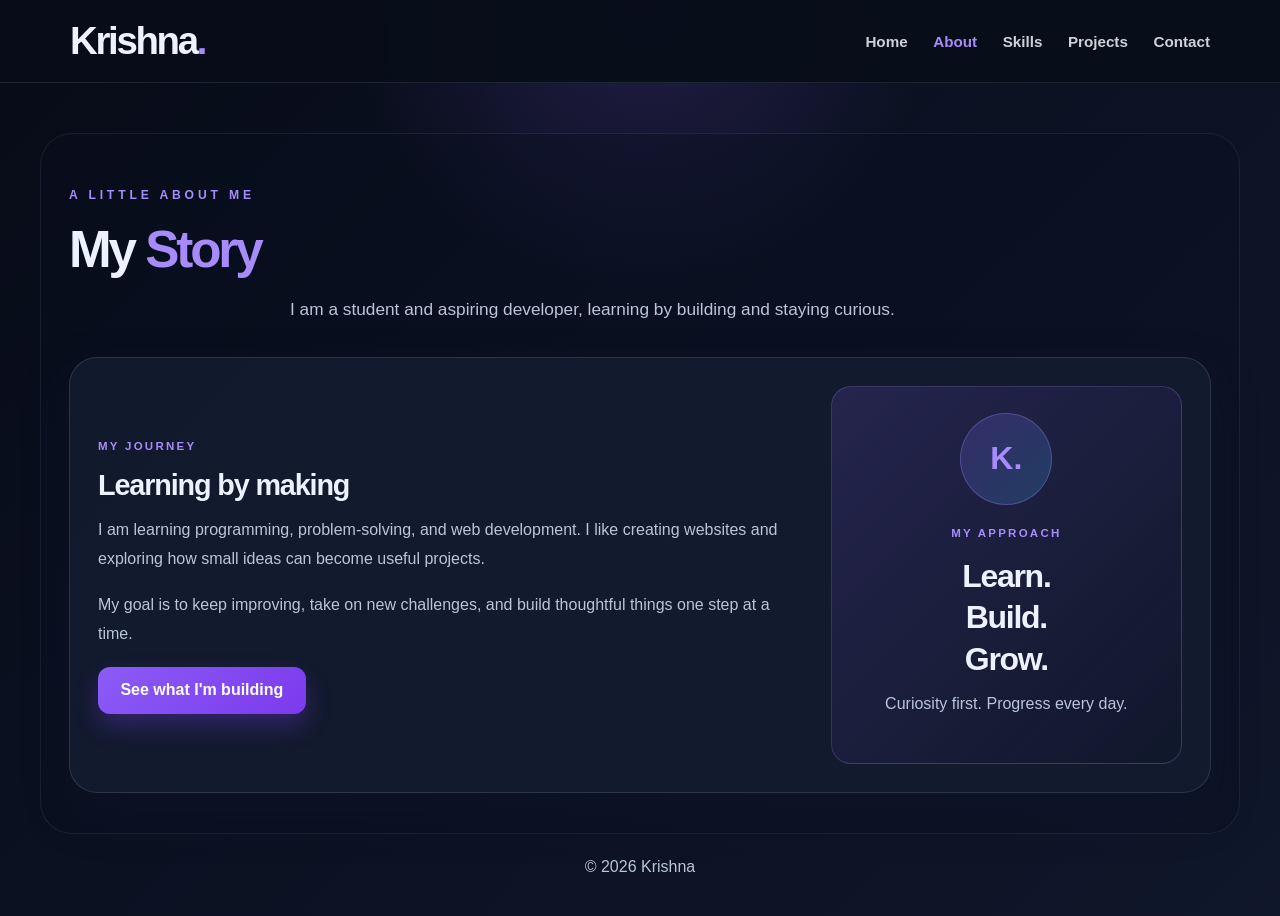
==== about.html @ 4522c6fb "Add portfolio website Co-authored-by: Copilot <223556219+Copilot@users.noreply.github.com>" ====
<!DOCTYPE html>
<html lang="en">
<head>
    <meta charset="UTF-8">
    <meta name="viewport" content="width=device-width, initial-scale=1.0">
    <meta name="description" content="Learn more about Krishna, a student and aspiring developer.">
    <title>About | Krishna</title>
    <link rel="stylesheet" href="style.css">
    <script src="krishna.js" defer></script>
</head>
<body>
    <header class="navbar">
        <a href="index.html" class="logo">Krishna<span>.</span></a>
        <nav aria-label="Main navigation">
            <a href="index.html">Home</a>
            <a href="about.html" class="active" aria-current="page">About</a>
            <a href="skills.html">Skills</a>
            <a href="projects.html">Projects</a>
            <a href="contact.html">Contact</a>
        </nav>
    </header>

    <main class="page content-page">
        <p class="tag">A LITTLE ABOUT ME</p>
        <h1>My <span>Story</span></h1>
        <p class="page-intro">
            I am a student and aspiring developer, learning by building and staying curious.
        </p>

        <section class="project-card about-card">
            <div>
                <p class="project-label">MY JOURNEY</p>
                <h2>Learning by making</h2>
                <p>
                    I am learning programming, problem-solving, and web development.
                    I like creating websites and exploring how small ideas can become
                    useful projects.
                </p>
                <p>
                    My goal is to keep improving, take on new challenges, and build
                    thoughtful things one step at a time.
                </p>
                <a class="btn primary" href="projects.html">See what I'm building</a>
            </div>
            <div class="about-note">
                <span class="about-mark" aria-hidden="true">K.</span>
                <p class="project-label">MY APPROACH</p>
                <h2>Learn.<br>Build.<br>Grow.</h2>
                <p>Curiosity first. Progress every day.</p>
            </div>
        </section>
    </main>

    <footer>
        <p id="copyright"></p>
    </footer>
</body>
</html>
---- style.css ----
:root {
    --bg: #070b17;
    --bg-soft: #0f172a;
    --panel: rgba(15, 23, 42, 0.9);
    --panel-strong: #121b2d;
    --card: rgba(19, 28, 47, 0.9);
    --line: rgba(148, 163, 184, 0.2);
    --text: #edf2ff;
    --muted: #b9c5d9;
    --purple: #8b5cf6;
    --purple-strong: #a78bfa;
    --cyan: #38bdf8;
    --green: #4ade80;
    --shadow: 0 20px 45px rgba(15, 23, 42, 0.45);
}

* {
    margin: 0;
    padding: 0;
    box-sizing: border-box;
}

html {
    scroll-behavior: smooth;
}

body {
    min-height: 100vh;
    display: flex;
    flex-direction: column;
    font-family: 'Segoe UI', Arial, sans-serif;
    background: radial-gradient(circle at top, rgba(139, 92, 246, 0.18), transparent 26%),
        linear-gradient(135deg, #070b17 0%, #0b1020 35%, #0f172a 100%);
    color: var(--text);
}

a {
    color: inherit;
    text-decoration: none;
}

img {
    max-width: 100%;
    display: block;
}

.navbar {
    position: sticky;
    top: 0;
    z-index: 20;
    width: 100%;
    padding: 22px clamp(24px, 6vw, 70px);
    display: flex;
    align-items: center;
    justify-content: space-between;
    gap: 20px;
    background: rgba(8, 13, 25, 0.94);
    border-bottom: 1px solid rgba(148, 163, 184, 0.16);
    box-shadow: none;
    backdrop-filter: blur(8px);
}

.logo {
    color: var(--text);
    font-size: clamp(2rem, 3vw, 3.2rem);
    font-weight: 800;
    letter-spacing: -0.06em;
    line-height: 1;
}

.logo span,
.page h1 span,
.preview-window strong span,
.home-hero h1 span {
    color: var(--purple-strong);
}

.navbar nav {
    display: flex;
    align-items: center;
    gap: clamp(14px, 2vw, 36px);
    flex-wrap: wrap;
    padding: 0;
    background: transparent;
    border: none;
    border-radius: 0;
}

.navbar nav a {
    padding: 0;
    border-radius: 0;
    color: rgba(226, 232, 240, 0.9);
    font-size: clamp(0.95rem, 1vw, 1.2rem);
    font-weight: 600;
    transition: color 0.2s ease;
}

.navbar nav a:hover,
.navbar nav a.active {
    background: transparent;
    color: var(--purple-strong);
    box-shadow: none;
}

.page {
    width: min(1200px, calc(100% - 32px));
    margin: 50px auto 0;
    padding: 60px 28px 40px;
    border-radius: 32px;
    background: rgba(11, 16, 32, 0.35);
    border: 1px solid rgba(148, 163, 184, 0.12);
}

.content-page,
.projects-page,
.home-page {
    position: relative;
}

.tag {
    margin-bottom: 20px;
    font-size: 0.76rem;
    font-weight: 800;
    letter-spacing: 0.24rem;
    text-transform: uppercase;
    color: var(--purple-strong);
}

.page h1 {
    margin-bottom: 16px;
    font-size: clamp(2.5rem, 4vw, 4rem);
    line-height: 1.08;
    letter-spacing: -0.06em;
}

.page-intro,
.projects-intro,
.home-page .description,
.project-card p,
.skill-card p,
.home-link-card p,
.contact-card p {
    color: var(--muted);
    line-height: 1.8;
}

.page-intro,
.projects-intro {
    max-width: 700px;
    margin: 0 auto 32px;
    font-size: 1.08rem;
}

.project-card {
    display: grid;
    grid-template-columns: minmax(0, 1.5fr) minmax(260px, 0.9fr);
    align-items: center;
    gap: 30px;
    padding: 28px;
    background: var(--card);
    border: 1px solid var(--line);
    border-radius: 28px;
    box-shadow: var(--shadow);
}

.project-card h2 {
    margin-bottom: 14px;
    font-size: clamp(1.8rem, 2vw, 2.5rem);
    letter-spacing: -0.04em;
}

.project-card .project-label,
.home-link-card .project-label,
.about-note .project-label {
    display: inline-block;
    margin-bottom: 12px;
    font-size: 0.72rem;
    font-weight: 800;
    letter-spacing: 0.14rem;
    text-transform: uppercase;
    color: var(--purple-strong);
}

.project-card p,
.skill-card p,
.home-link-card p,
.contact-card p {
    margin-bottom: 18px;
}

.project-tags {
    display: flex;
    flex-wrap: wrap;
    gap: 10px;
    list-style: none;
    margin: 0 0 20px;
}

.project-tags li {
    padding: 0.5rem 0.85rem;
    border-radius: 999px;
    color: #e9ddff;
    background: rgba(139, 92, 246, 0.12);
    border: 1px solid rgba(167, 139, 250, 0.28);
    font-size: 0.8rem;
}

.project-preview {
    min-height: 270px;
    display: grid;
    place-items: center;
    padding: 24px;
    border-radius: 18px;
    background: linear-gradient(135deg, rgba(139, 92, 246, 0.18), rgba(15, 23, 42, 0.5));
    border: 1px solid rgba(148, 163, 184, 0.18);
}

.preview-window {
    width: min(100%, 320px);
    padding: 18px 16px;
    border-radius: 18px;
    background: rgba(9, 13, 23, 0.75);
    border: 1px solid rgba(148, 163, 184, 0.18);
    box-shadow: 0 18px 28px rgba(11, 16, 32, 0.35);
}

.preview-dots {
    display: flex;
    gap: 8px;
    margin-bottom: 18px;
}

.preview-dots span {
    width: 10px;
    height: 10px;
    border-radius: 50%;
    background: linear-gradient(135deg, var(--purple), var(--cyan));
}

.preview-window strong {
    display: block;
    font-size: 1.4rem;
    margin-bottom: 10px;
}

.preview-window p {
    margin: 0 0 18px;
    font-size: 0.8rem;
    letter-spacing: 0.04em;
}

.preview-line {
    height: 8px;
    width: 72%;
    margin-top: 8px;
    border-radius: 999px;
    background: rgba(148, 163, 184, 0.28);
}

.preview-line.short {
    width: 48%;
}

.btn {
    display: inline-flex;
    align-items: center;
    justify-content: center;
    padding: 0.9rem 1.4rem;
    border-radius: 12px;
    font-weight: 700;
    transition: transform 0.2s ease, box-shadow 0.2s ease;
}

.btn:hover {
    transform: translateY(-2px);
}

.btn.primary {
    background: linear-gradient(135deg, var(--purple), #7c3aed);
    color: white;
    box-shadow: 0 12px 25px rgba(124, 58, 237, 0.3);
}

.btn.secondary {
    border: 1px solid rgba(148, 163, 184, 0.28);
    background: rgba(148, 163, 184, 0.04);
    color: var(--text);
}

.buttons {
    display: flex;
    flex-wrap: wrap;
    gap: 12px;
    margin-top: 20px;
}

.home-page {
    padding-top: 50px;
}

.home-hero {
    margin-top: 10px;
    grid-template-columns: minmax(0, 1.3fr) minmax(260px, 0.8fr);
}

.home-hero h1 {
    font-size: clamp(2.4rem, 4.2vw, 4.2rem);
    margin-bottom: 18px;
    letter-spacing: -0.06em;
}

.home-preview .preview-window {
    width: min(100%, 350px);
}

.avatar {
    width: 96px;
    height: 96px;
    margin: 0 auto 18px;
    display: grid;
    place-items: center;
    border-radius: 50%;
    font-size: 2.4rem;
    font-weight: 800;
    background: linear-gradient(135deg, var(--purple), var(--cyan));
    box-shadow: 0 18px 30px rgba(139, 92, 246, 0.35);
}

.home-links {
    display: grid;
    grid-template-columns: repeat(3, minmax(0, 1fr));
    gap: 20px;
    margin-top: 28px;
}

.home-link-card {
    display: block;
    padding: 24px;
    border-radius: 24px;
    background: rgba(19, 28, 47, 0.9);
    border: 1px solid var(--line);
    box-shadow: var(--shadow);
    transition: transform 0.2s ease, border-color 0.2s ease;
}

.home-link-card:hover,
.skill-card:hover {
    transform: translateY(-4px);
    border-color: rgba(167, 139, 250, 0.4);
}

.home-link-card h2,
.skill-card h2 {
    margin-bottom: 10px;
    font-size: 1.5rem;
}

.home-link-card .text-link {
    display: inline-block;
    color: var(--purple-strong);
    font-weight: 700;
}

.content-page {
    padding-top: 54px;
}

.about-card {
    grid-template-columns: minmax(0, 1.4fr) minmax(220px, 0.7fr);
}

.about-note {
    display: flex;
    flex-direction: column;
    justify-content: center;
    align-items: center;
    min-height: 280px;
    padding: 26px 18px;
    text-align: center;
    border-radius: 20px;
    background: linear-gradient(135deg, rgba(139, 92, 246, 0.16), rgba(15, 23, 42, 0.7));
    border: 1px solid rgba(167, 139, 250, 0.24);
}

.about-mark {
    display: grid;
    place-items: center;
    width: 92px;
    height: 92px;
    margin-bottom: 18px;
    border-radius: 50%;
    font-size: 2rem;
    font-weight: 800;
    background: linear-gradient(135deg, rgba(139, 92, 246, 0.2), rgba(56, 189, 248, 0.2));
    border: 1px solid rgba(167, 139, 250, 0.3);
    color: var(--purple-strong);
}

.about-note h2 {
    margin-bottom: 10px;
    font-size: 2rem;
    line-height: 1.3;
}

.skill-grid {
    display: grid;
    grid-template-columns: repeat(3, minmax(0, 1fr));
    gap: 20px;
    margin-top: 24px;
}

.skill-card {
    position: relative;
    padding: 24px 20px;
    background: rgba(19, 28, 47, 0.9);
    border: 1px solid var(--line);
    border-radius: 24px;
    box-shadow: var(--shadow);
    transition: transform 0.2s ease, border-color 0.2s ease;
}

.skill-number {
    display: inline-block;
    margin-bottom: 16px;
    font-size: 0.72rem;
    font-weight: 800;
    letter-spacing: 0.16rem;
    color: var(--purple-strong);
}

.skill-level {
    display: inline-block;
    margin-top: 8px;
    color: var(--purple-strong);
    font-size: 0.8rem;
    font-weight: 700;
}

.contact-card {
    grid-template-columns: minmax(0, 1.4fr) minmax(200px, 0.7fr);
}

.contact-links {
    display: grid;
    grid-template-columns: repeat(2, minmax(0, 1fr));
    gap: 10px;
    margin-top: 24px;
    list-style: none;
}

.contact-links a {
    min-height: 82px;
    display: flex;
    align-items: center;
    gap: 12px;
    padding: 13px;
    border: 1px solid var(--line);
    border-radius: 17px;
    background: linear-gradient(145deg, rgba(30, 41, 59, 0.5), rgba(15, 23, 42, 0.7));
    transition: transform 0.2s ease, border-color 0.2s ease, background 0.2s ease;
}

.contact-links a:hover {
    transform: translateY(-3px);
    border-color: rgba(167, 139, 250, 0.5);
    background: linear-gradient(145deg, rgba(139, 92, 246, 0.14), rgba(15, 23, 42, 0.8));
}

.social-icon {
    width: 44px;
    height: 44px;
    flex: 0 0 44px;
    display: grid;
    place-items: center;
    border: 1px solid rgba(255, 255, 255, 0.12);
    border-radius: 14px;
    color: white;
    box-shadow: 0 8px 18px rgba(0, 0, 0, 0.2);
}

.social-icon svg {
    width: 23px;
    height: 23px;
}

.instagram-icon {
    background: linear-gradient(145deg, #f9ce34, #ee2a7b 48%, #6228d7);
}

.linkedin-icon {
    background: #0a66c2;
}

.github-icon {
    background: #24292f;
}

.email-icon {
    background: linear-gradient(145deg, #64748b, #334155);
}

.social-copy {
    min-width: 0;
    display: grid;
    gap: 4px;
}

.social-name {
    color: var(--text);
    font-weight: 700;
    font-size: 0.9rem;
}

.social-handle {
    overflow-wrap: anywhere;
    color: var(--muted);
    font-size: 0.77rem;
    line-height: 1.4;
}

.social-arrow {
    margin-left: auto;
    flex: 0 0 auto;
    color: var(--purple-strong);
    font-size: 1.1rem;
    font-weight: 700;
}

.contact-decoration {
    position: relative;
    min-height: 240px;
    display: grid;
    place-items: center;
    border-radius: 20px;
    background: linear-gradient(135deg, rgba(139, 92, 246, 0.16), rgba(56, 189, 248, 0.08));
    border: 1px solid rgba(148, 163, 184, 0.18);
}

.contact-at {
    position: relative;
    z-index: 2;
    display: grid;
    place-items: center;
    width: 110px;
    height: 110px;
    border-radius: 50%;
    font-size: 3rem;
    font-weight: 900;
    color: var(--text);
    background: linear-gradient(135deg, rgba(139, 92, 246, 0.7), rgba(56, 189, 248, 0.5));
    box-shadow: 0 20px 40px rgba(136, 84, 255, 0.3);
}

.contact-orbit {
    position: absolute;
    border: 1px solid rgba(167, 139, 250, 0.32);
    border-radius: 50%;
}

.orbit-one {
    width: 170px;
    height: 170px;
}

.orbit-two {
    width: 210px;
    height: 210px;
}

.coming-soon {
    margin-top: 22px;
    color: var(--muted);
    text-align: center;
}

footer {
    padding: 24px 20px 40px;
    text-align: center;
    color: var(--muted);
}

@media (max-width: 900px) {
    .project-card,
    .home-hero,
    .about-card,
    .contact-card,
    .home-links,
    .skill-grid {
        grid-template-columns: 1fr;
    }

    .home-links,
    .skill-grid {
        gap: 18px;
    }
}

@media (max-width: 680px) {
    .navbar {
        border-radius: 24px;
        margin-top: 12px;
        padding: 12px 14px;
        flex-direction: column;
    }

    .navbar nav {
        justify-content: center;
        width: 100%;
    }

    .navbar nav a {
        flex: 1 1 calc(50% - 8px);
        text-align: center;
    }

    .page {
        padding: 42px 18px 24px;
    }

    .project-card,
    .home-link-card,
    .skill-card {
        padding: 20px 18px;
    }

    .buttons {
        flex-direction: column;
    }

    .btn {
        width: 100%;
    }

    .contact-links a {
        min-height: 74px;
    }
}

@media (max-width: 420px) {
    .contact-links {
        grid-template-columns: 1fr;
    }
}
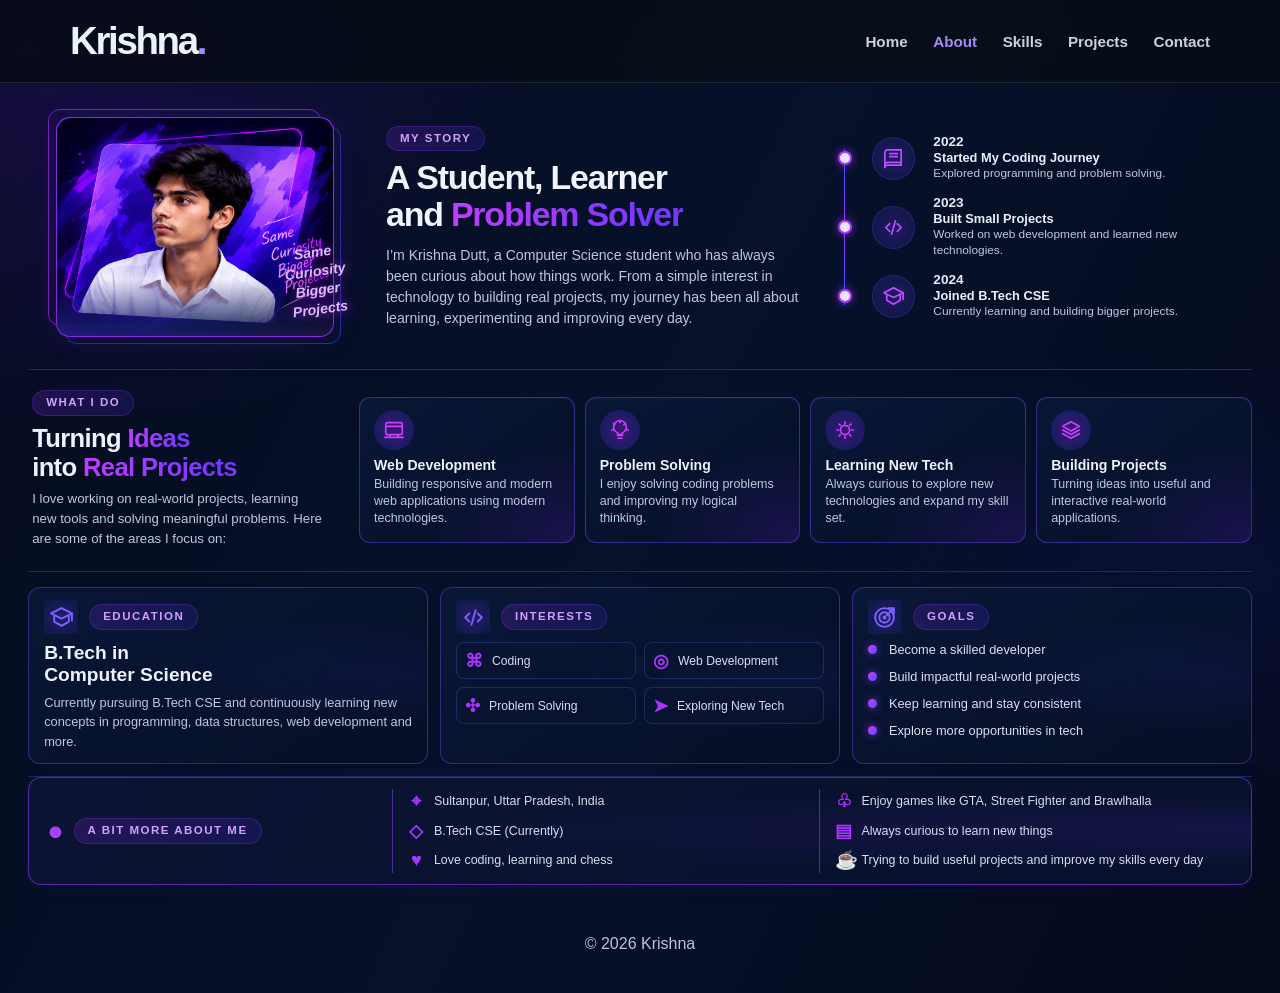
==== commit c1976acb: "Redesign responsive About page Co-authored-by: Copilot <223556219+Copilot@users.noreply.github.com>" ====
--- a/about.html
+++ b/about.html
@@ -3,14 +3,14 @@
 <head>
     <meta charset="UTF-8">
     <meta name="viewport" content="width=device-width, initial-scale=1.0">
-    <meta name="description" content="Learn more about Krishna, a student and aspiring developer.">
+    <meta name="description" content="Krishna Dutt's story, studies, interests, and goals as a Computer Science student and aspiring developer.">
     <title>About | Krishna</title>
     <link rel="stylesheet" href="style.css">
     <script src="krishna.js" defer></script>
 </head>
-<body>
+<body class="about-document">
     <header class="navbar">
-        <a href="index.html" class="logo">Krishna<span>.</span></a>
+        <a href="index.html" class="logo" aria-label="Krishna home">Krishna<span>.</span></a>
         <nav aria-label="Main navigation">
             <a href="index.html">Home</a>
             <a href="about.html" class="active" aria-current="page">About</a>
@@ -20,34 +20,135 @@
         </nav>
     </header>
 
-    <main class="page content-page">
-        <p class="tag">A LITTLE ABOUT ME</p>
-        <h1>My <span>Story</span></h1>
-        <p class="page-intro">
-            I am a student and aspiring developer, learning by building and staying curious.
-        </p>
+    <main class="about-page">
+        <section class="about-story-hero" aria-labelledby="about-title">
+            <div class="about-portrait-wrap">
+                <div class="about-portrait-frame">
+                    <img
+                        class="about-portrait"
+                        src="assets/about-story.png"
+                        alt="Krishna in a white shirt against a purple background with the words Same Curiosity Bigger Projects"
+                        fetchpriority="high"
+                    >
+                    <span class="about-portrait-note">Same<br>Curiosity<br>Bigger<br>Projects</span>
+                </div>
+            </div>
 
-        <section class="project-card about-card">
-            <div>
-                <p class="project-label">MY JOURNEY</p>
-                <h2>Learning by making</h2>
+            <div class="about-introduction">
+                <p class="about-section-label">MY STORY</p>
+                <h1 id="about-title">A Student, Learner<br>and <span>Problem Solver</span></h1>
                 <p>
-                    I am learning programming, problem-solving, and web development.
-                    I like creating websites and exploring how small ideas can become
-                    useful projects.
+                    I’m Krishna Dutt, a Computer Science student who has always been
+                    curious about how things work. From a simple interest in technology
+                    to building real projects, my journey has been all about learning,
+                    experimenting and improving every day.
                 </p>
-                <p>
-                    My goal is to keep improving, take on new challenges, and build
-                    thoughtful things one step at a time.
-                </p>
-                <a class="btn primary" href="projects.html">See what I'm building</a>
             </div>
-            <div class="about-note">
-                <span class="about-mark" aria-hidden="true">K.</span>
-                <p class="project-label">MY APPROACH</p>
-                <h2>Learn.<br>Build.<br>Grow.</h2>
-                <p>Curiosity first. Progress every day.</p>
+
+            <ol class="about-timeline" aria-label="My journey">
+                <li>
+                    <span class="about-timeline-icon" aria-hidden="true">
+                        <svg viewBox="0 0 24 24"><path d="M3 5.5A2.5 2.5 0 0 1 5.5 3H20v16H5.5A2.5 2.5 0 0 0 3 21.5v-16Z"/><path d="M3 18.5A2.5 2.5 0 0 1 5.5 16H20M8 7h8M8 10h8"/></svg>
+                    </span>
+                    <div><strong>2022</strong><b>Started My Coding Journey</b><p>Explored programming and problem solving.</p></div>
+                </li>
+                <li>
+                    <span class="about-timeline-icon" aria-hidden="true">
+                        <svg viewBox="0 0 24 24"><path d="m8 8-4 4 4 4m8-8 4 4-4 4m-2-11-4 14"/></svg>
+                    </span>
+                    <div><strong>2023</strong><b>Built Small Projects</b><p>Worked on web development and learned new technologies.</p></div>
+                </li>
+                <li>
+                    <span class="about-timeline-icon" aria-hidden="true">
+                        <svg viewBox="0 0 24 24"><path d="m2 8 10-5 10 5-10 5L2 8Z"/><path d="M5 10v6l7 4 7-4v-6M22 8v7"/></svg>
+                    </span>
+                    <div><strong>2024</strong><b>Joined B.Tech CSE</b><p>Currently learning and building bigger projects.</p></div>
+                </li>
+            </ol>
+        </section>
+
+        <section class="about-work-section" aria-labelledby="about-work-title">
+            <div class="about-work-intro">
+                <p class="about-section-label">WHAT I DO</p>
+                <h2 id="about-work-title">Turning <span>Ideas</span><br>into <span>Real Projects</span></h2>
+                <p>I love working on real-world projects, learning new tools and solving meaningful problems. Here are some of the areas I focus on:</p>
             </div>
+            <div class="about-focus-grid">
+                <article class="about-focus-card">
+                    <span class="about-focus-icon" aria-hidden="true"><svg viewBox="0 0 24 24"><rect x="3" y="4" width="18" height="13" rx="2"/><path d="M2 20h20M8 17l-1 3m9-3 1 3M3 8h18"/></svg></span>
+                    <h3>Web Development</h3>
+                    <p>Building responsive and modern web applications using modern technologies.</p>
+                </article>
+                <article class="about-focus-card">
+                    <span class="about-focus-icon" aria-hidden="true"><svg viewBox="0 0 24 24"><path d="M9 18h6m-5 3h4m-5-6a7 7 0 1 1 6 0c-.8.6-1 1.2-1 2h-4c0-.8-.2-1.4-1-2Z"/><path d="M12 2v2M4.9 5l1.4 1.4m11.3-1.4-1.4 1.4M3 12h2m14 0h2"/></svg></span>
+                    <h3>Problem Solving</h3>
+                    <p>I enjoy solving coding problems and improving my logical thinking.</p>
+                </article>
+                <article class="about-focus-card">
+                    <span class="about-focus-icon" aria-hidden="true"><svg viewBox="0 0 24 24"><path d="M12 3v2m0 14v2M3 12h2m14 0h2M5.6 5.6 7 7m10 10 1.4 1.4m0-12.8L17 7M7 17l-1.4 1.4"/><circle cx="12" cy="12" r="5"/></svg></span>
+                    <h3>Learning New Tech</h3>
+                    <p>Always curious to explore new technologies and expand my skill set.</p>
+                </article>
+                <article class="about-focus-card">
+                    <span class="about-focus-icon" aria-hidden="true"><svg viewBox="0 0 24 24"><path d="m12 3 9 5-9 5-9-5 9-5Z"/><path d="m3 12 9 5 9-5m-18 4 9 5 9-5"/></svg></span>
+                    <h3>Building Projects</h3>
+                    <p>Turning ideas into useful and interactive real-world applications.</p>
+                </article>
+            </div>
+        </section>
+
+        <section class="about-details-grid" aria-label="Education, interests, and goals">
+            <article class="about-detail-card about-education">
+                <div class="about-detail-heading">
+                    <span class="about-detail-icon" aria-hidden="true"><svg viewBox="0 0 24 24"><path d="m2 8 10-5 10 5-10 5L2 8Z"/><path d="M5 10v6l7 4 7-4v-6M22 8v7"/></svg></span>
+                    <p class="about-section-label">EDUCATION</p>
+                </div>
+                <h2>B.Tech in<br>Computer Science</h2>
+                <p>Currently pursuing B.Tech CSE and continuously learning new concepts in programming, data structures, web development and more.</p>
+            </article>
+
+            <article class="about-detail-card">
+                <div class="about-detail-heading">
+                    <span class="about-detail-icon" aria-hidden="true"><svg viewBox="0 0 24 24"><path d="m8 8-4 4 4 4m8-8 4 4-4 4m-2-11-4 14"/></svg></span>
+                    <p class="about-section-label">INTERESTS</p>
+                </div>
+                <ul class="about-interest-list">
+                    <li><span aria-hidden="true">⌘</span>Coding</li>
+                    <li><span aria-hidden="true">◎</span>Web Development</li>
+                    <li><span aria-hidden="true">✣</span>Problem Solving</li>
+                    <li><span aria-hidden="true">➤</span>Exploring New Tech</li>
+                </ul>
+            </article>
+
+            <article class="about-detail-card">
+                <div class="about-detail-heading">
+                    <span class="about-detail-icon" aria-hidden="true"><svg viewBox="0 0 24 24"><circle cx="12" cy="12" r="9"/><circle cx="12" cy="12" r="5"/><circle cx="12" cy="12" r="1"/><path d="m14 10 7-7m-5 0h5v5"/></svg></span>
+                    <p class="about-section-label">GOALS</p>
+                </div>
+                <ul class="about-goal-list">
+                    <li>Become a skilled developer</li>
+                    <li>Build impactful real-world projects</li>
+                    <li>Keep learning and stay consistent</li>
+                    <li>Explore more opportunities in tech</li>
+                </ul>
+            </article>
+        </section>
+
+        <section class="about-more-card" aria-labelledby="about-more-title">
+            <div class="about-more-heading">
+                <span class="about-more-icon" aria-hidden="true">●</span>
+                <h2 class="about-section-label" id="about-more-title">A BIT MORE ABOUT ME</h2>
+            </div>
+            <ul class="about-facts-list">
+                <li><span aria-hidden="true">⌖</span>Sultanpur, Uttar Pradesh, India</li>
+                <li><span aria-hidden="true">◇</span>B.Tech CSE (Currently)</li>
+                <li><span aria-hidden="true">♥</span>Love coding, learning and chess</li>
+            </ul>
+            <ul class="about-facts-list">
+                <li><span aria-hidden="true">♧</span>Enjoy games like GTA, Street Fighter and Brawlhalla</li>
+                <li><span aria-hidden="true">▤</span>Always curious to learn new things</li>
+                <li><span aria-hidden="true">☕</span>Trying to build useful projects and improve my skills every day</li>
+            </ul>
         </section>
     </main>
 
--- a/style.css
+++ b/style.css
@@ -642,3 +642,2753 @@
         grid-template-columns: 1fr;
     }
 }
+
+/* Homepage hero */
+.home-document {
+    --home-bg: #070a18;
+    --home-text: #f7f7fc;
+    --home-muted: #c0c2d3;
+    --home-purple: #8b32ff;
+    --home-blue: #147cf5;
+    --home-border: rgba(150, 131, 255, 0.28);
+    position: relative;
+    overflow-x: hidden;
+    background:
+        radial-gradient(ellipse at 78% 47%, rgba(86, 32, 177, 0.16), transparent 42%),
+        radial-gradient(ellipse at 5% 4%, rgba(115, 28, 241, 0.18), transparent 24%),
+        linear-gradient(112deg, #070a18 0%, #080b1b 48%, #080817 100%);
+    color: var(--home-text);
+}
+
+.home-document::before,
+.home-document::after {
+    position: fixed;
+    z-index: 0;
+    width: 420px;
+    height: 420px;
+    content: "";
+    pointer-events: none;
+    border: 1px solid rgba(139, 50, 255, 0.14);
+    border-radius: 42% 58% 58% 42%;
+    transform: rotate(32deg);
+}
+
+.home-document::before {
+    top: -290px;
+    left: -230px;
+    box-shadow: 0 0 80px rgba(105, 35, 217, 0.1);
+}
+
+.home-document::after {
+    bottom: -330px;
+    left: -230px;
+    width: 540px;
+    height: 540px;
+    border-color: rgba(78, 55, 184, 0.16);
+}
+
+.home-navbar {
+    position: relative;
+    z-index: 5;
+    height: 88px;
+    min-height: 88px;
+    padding: 0 7.5%;
+    background: rgba(7, 10, 24, 0.9);
+    border-bottom: 1px solid rgba(134, 129, 177, 0.16);
+    backdrop-filter: blur(16px);
+}
+
+.home-navbar .logo {
+    z-index: 1;
+    font-size: 1.9rem;
+    letter-spacing: -0.055em;
+}
+
+.home-navbar .logo span {
+    color: var(--home-purple);
+}
+
+.home-navbar nav {
+    position: absolute;
+    left: 48%;
+    height: 100%;
+    gap: clamp(24px, 3.8vw, 54px);
+    transform: translateX(-50%);
+}
+
+.home-navbar nav a {
+    position: relative;
+    display: inline-flex;
+    align-items: center;
+    height: 100%;
+    color: #d0cede;
+    font-size: 0.93rem;
+    font-weight: 500;
+    transition: color 180ms ease;
+}
+
+.home-navbar nav a::after {
+    position: absolute;
+    right: -10px;
+    bottom: 13px;
+    left: -10px;
+    height: 2px;
+    content: "";
+    background: linear-gradient(90deg, var(--home-purple), #6c4eff);
+    box-shadow: 0 0 12px rgba(139, 50, 255, 0.8);
+    transform: scaleX(0);
+    transform-origin: center;
+    transition: transform 180ms ease;
+}
+
+.home-navbar nav a:hover,
+.home-navbar nav a.active {
+    color: #ba8cff;
+}
+
+.home-navbar nav a.active::after,
+.home-navbar nav a:hover::after {
+    transform: scaleX(1);
+}
+
+.nav-actions {
+    z-index: 1;
+    display: flex;
+    align-items: center;
+    gap: 22px;
+}
+
+.theme-toggle {
+    width: 42px;
+    height: 42px;
+    display: grid;
+    place-items: center;
+    padding: 0;
+    border: 0;
+    border-radius: 50%;
+    color: #f0eff8;
+    background: rgba(255, 255, 255, 0.045);
+    cursor: pointer;
+    transition: background 180ms ease, transform 180ms ease;
+}
+
+.theme-toggle:hover {
+    background: rgba(139, 50, 255, 0.18);
+    transform: rotate(-8deg);
+}
+
+.theme-toggle svg {
+    width: 22px;
+    height: 22px;
+    fill: none;
+    stroke: currentColor;
+    stroke-linecap: round;
+    stroke-linejoin: round;
+    stroke-width: 1.8;
+}
+
+.talk-button {
+    display: inline-flex;
+    align-items: center;
+    gap: 12px;
+    padding: 10px 17px;
+    border: 1px solid #8739ed;
+    border-radius: 999px;
+    color: #f5efff;
+    font-size: 0.9rem;
+    transition: background 180ms ease, box-shadow 180ms ease;
+}
+
+.talk-button span {
+    font-size: 1.15rem;
+}
+
+.talk-button:hover {
+    background: rgba(139, 50, 255, 0.14);
+    box-shadow: 0 0 20px rgba(139, 50, 255, 0.2);
+}
+
+.reference-home {
+    position: relative;
+    z-index: 1;
+    width: 100%;
+    max-width: 1800px;
+    margin: 0 auto;
+    padding: 0;
+}
+
+.reference-hero {
+    position: relative;
+    min-height: min(900px, calc(100svh - 88px));
+    display: grid;
+    grid-template-columns: minmax(0, 44fr) minmax(0, 56fr);
+    align-items: stretch;
+    padding: 0 0 0 7.5%;
+    isolation: isolate;
+}
+
+.hero-copy {
+    position: relative;
+    z-index: 3;
+    align-self: center;
+    max-width: 620px;
+    padding: 48px 10px 40px 0;
+}
+
+.role-badge {
+    width: fit-content;
+    display: flex;
+    align-items: center;
+    gap: 10px;
+    margin-bottom: 24px;
+    padding: 6px 13px 6px 10px;
+    border: 1px solid rgba(37, 128, 255, 0.68);
+    border-radius: 999px;
+    color: #58a8ff;
+    background: rgba(5, 20, 46, 0.66);
+    font-size: 0.95rem;
+    letter-spacing: 0.01em;
+}
+
+.badge-code {
+    color: #49a8ff;
+    font-size: 1.05rem;
+    font-weight: 700;
+    letter-spacing: -0.08em;
+}
+
+.reference-hero h1 {
+    display: grid;
+    margin: 0 0 18px;
+    font-size: clamp(3.7rem, 6.3vw, 6.3rem);
+    font-weight: 800;
+    line-height: 0.99;
+    letter-spacing: -0.072em;
+}
+
+.heading-line {
+    color: #faf9ff;
+}
+
+.name-gradient {
+    width: fit-content;
+    color: #9e53ff;
+    background: linear-gradient(94deg, #c658ff 0%, #923fff 48%, #376dff 100%);
+    background-clip: text;
+    -webkit-text-fill-color: transparent;
+}
+
+.hero-intro {
+    max-width: 525px;
+    margin: 0 0 26px;
+    color: var(--home-muted);
+    font-size: clamp(1rem, 1.38vw, 1.22rem);
+    line-height: 1.62;
+}
+
+.hero-actions {
+    display: flex;
+    align-items: center;
+    flex-wrap: wrap;
+    gap: 14px;
+}
+
+.hero-button {
+    min-height: 48px;
+    display: inline-flex;
+    align-items: center;
+    justify-content: center;
+    gap: 11px;
+    padding: 0 20px;
+    border-radius: 13px;
+    font-size: 0.96rem;
+    font-weight: 600;
+    transition: transform 180ms ease, box-shadow 180ms ease, background 180ms ease;
+}
+
+.hero-button:hover {
+    transform: translateY(-2px);
+}
+
+.hero-button-primary {
+    color: white;
+    background: linear-gradient(105deg, #872dff, #6035ee);
+    box-shadow: 0 0 28px rgba(114, 48, 248, 0.36);
+}
+
+.hero-button-primary:hover {
+    box-shadow: 0 0 35px rgba(137, 64, 255, 0.55);
+}
+
+.hero-button-primary span {
+    font-size: 1.25rem;
+}
+
+.hero-button-secondary {
+    border: 1px solid #6937bd;
+    color: #f5f2ff;
+    background: rgba(10, 10, 29, 0.72);
+}
+
+.hero-button-secondary:hover {
+    background: rgba(107, 55, 189, 0.16);
+}
+
+.hero-button-secondary svg {
+    width: 19px;
+    height: 19px;
+    fill: none;
+    stroke: currentColor;
+    stroke-linecap: round;
+    stroke-linejoin: round;
+    stroke-width: 1.7;
+}
+
+.hero-stats {
+    display: grid;
+    grid-template-columns: 0.85fr 1.35fr 1fr 1fr;
+    align-items: center;
+    gap: 0;
+    margin: 54px 0 0;
+    list-style: none;
+}
+
+.hero-stats li {
+    min-width: 0;
+    min-height: 47px;
+    display: flex;
+    align-items: center;
+    gap: 10px;
+    padding: 0 13px;
+    border-right: 1px solid rgba(164, 156, 202, 0.23);
+}
+
+.hero-stats li:first-child {
+    padding-left: 0;
+}
+
+.hero-stats li:last-child {
+    padding-right: 0;
+    border-right: 0;
+}
+
+.hero-stats svg {
+    width: 27px;
+    height: 27px;
+    flex: 0 0 27px;
+    fill: none;
+    stroke: #974bff;
+    stroke-linecap: round;
+    stroke-linejoin: round;
+    stroke-width: 1.8;
+    filter: drop-shadow(0 0 5px rgba(139, 50, 255, 0.26));
+}
+
+.hero-stats li > span {
+    min-width: 0;
+    display: grid;
+    gap: 4px;
+}
+
+.hero-stats strong {
+    overflow-wrap: anywhere;
+    color: #f5f3fb;
+    font-size: clamp(0.78rem, 1vw, 0.98rem);
+    font-weight: 650;
+    white-space: nowrap;
+}
+
+.hero-stats small {
+    color: #aaa9bd;
+    font-size: 0.78rem;
+}
+
+.hero-visual {
+    position: relative;
+    min-width: 0;
+    min-height: 100%;
+    overflow: visible;
+    background:
+        radial-gradient(ellipse at 54% 42%, rgba(98, 35, 232, 0.24), transparent 55%),
+        linear-gradient(90deg, #090b1c, #0a0919 65%, #10091c);
+}
+
+.hero-visual::before,
+.hero-visual::after {
+    position: absolute;
+    z-index: 2;
+    content: "";
+    pointer-events: none;
+}
+
+.hero-visual::before {
+    inset: 0;
+    border-radius: 26px 0 0 26px;
+    background:
+        linear-gradient(90deg, #080b19 0%, rgba(8, 11, 25, 0.35) 12%, transparent 35%),
+        linear-gradient(0deg, rgba(6, 8, 20, 0.42), transparent 34%);
+}
+
+.hero-visual::after {
+    inset: auto 0 0;
+    height: 2px;
+    border-radius: 50%;
+    background: linear-gradient(90deg, transparent, rgba(154, 77, 255, 0.6), transparent);
+    box-shadow: 0 0 35px rgba(117, 48, 255, 0.4);
+}
+
+.visual-glow {
+    position: absolute;
+    z-index: 0;
+    top: 16%;
+    left: 27%;
+    width: 54%;
+    height: 65%;
+    border-radius: 50%;
+    background: rgba(111, 49, 255, 0.24);
+    filter: blur(105px);
+}
+
+.hero-portrait {
+    position: absolute;
+    inset: 0;
+    width: 100%;
+    height: 100%;
+    max-width: none;
+    object-fit: cover;
+    object-position: 48% center;
+    border-radius: 26px 0 0 26px;
+    filter: saturate(0.97) contrast(1.02);
+}
+
+.tech-panel {
+    position: absolute;
+    z-index: 4;
+    display: grid;
+    gap: 2px;
+    padding: 10px 12px;
+    border: 1px solid rgba(158, 141, 230, 0.3);
+    border-radius: 13px;
+    background: rgba(13, 14, 34, 0.74);
+    box-shadow: 0 12px 30px rgba(2, 3, 16, 0.4), 0 0 25px rgba(92, 51, 200, 0.12);
+    backdrop-filter: blur(12px);
+}
+
+.tech-panel-left {
+    top: 13%;
+    left: -18%;
+    transform: rotate(-7deg);
+}
+
+.tech-item {
+    min-width: 106px;
+    display: flex;
+    align-items: center;
+    gap: 9px;
+    padding: 5px 3px;
+    color: #d6d6e4;
+    font-size: 0.75rem;
+}
+
+.tech-mark {
+    width: 20px;
+    height: 20px;
+    display: grid;
+    flex: 0 0 20px;
+    place-items: center;
+    border-radius: 5px;
+    color: #fff;
+    font-size: 0.63rem;
+    font-weight: 800;
+}
+
+.html-mark {
+    background: #e34f26;
+}
+
+.css-mark {
+    background: #1572b6;
+}
+
+.js-mark {
+    color: #1b1b1b;
+    background: #f7df1e;
+}
+
+.cpp-mark {
+    background: #3776ab;
+}
+
+.java-mark {
+    color: #ff9b39;
+    background: rgba(38, 63, 104, 0.8);
+}
+
+.python-mark {
+    background: #3475a8;
+}
+
+.git-mark {
+    color: #ff6a4a;
+    background: rgba(63, 40, 52, 0.9);
+}
+
+.code-mark {
+    color: #5eb1ff;
+    background: rgba(27, 74, 140, 0.7);
+    font-size: 0.52rem;
+}
+
+.visual-caption {
+    position: absolute;
+    z-index: 4;
+    right: 6%;
+    bottom: 5%;
+    display: flex;
+    align-items: center;
+    gap: 9px;
+    padding: 9px 13px;
+    border: 1px solid rgba(196, 181, 253, 0.22);
+    border-radius: 999px;
+    color: #e0d9f6;
+    background: rgba(8, 9, 25, 0.68);
+    font-size: 0.76rem;
+    backdrop-filter: blur(8px);
+}
+
+.caption-dot {
+    width: 7px;
+    height: 7px;
+    border-radius: 50%;
+    background: #8e53ff;
+    box-shadow: 0 0 10px #8e53ff;
+}
+
+.home-discover {
+    position: relative;
+    z-index: 2;
+    display: flex;
+    justify-content: center;
+    flex-wrap: wrap;
+    gap: 14px;
+    padding: 20px 7% 28px;
+    border-top: 1px solid rgba(134, 129, 177, 0.13);
+    background: rgba(7, 10, 24, 0.75);
+}
+
+.home-discover a {
+    display: inline-flex;
+    align-items: center;
+    gap: 9px;
+    padding: 10px 15px;
+    border: 1px solid rgba(150, 131, 255, 0.2);
+    border-radius: 999px;
+    color: #cbc8dc;
+    font-size: 0.88rem;
+    transition: color 180ms ease, border-color 180ms ease, background 180ms ease;
+}
+
+.home-discover a:hover {
+    border-color: rgba(151, 78, 255, 0.6);
+    color: #fff;
+    background: rgba(121, 57, 226, 0.12);
+}
+
+.home-discover a span {
+    color: #a66aff;
+}
+
+.home-footer {
+    position: relative;
+    z-index: 1;
+    padding: 14px 20px 24px;
+    border: 0;
+    color: #8c8da2;
+    font-size: 0.8rem;
+}
+
+.home-document.light-theme {
+    --home-text: #151328;
+    --home-muted: #454257;
+    --home-purple: #7134d7;
+    --home-blue: #1768d2;
+    --home-border: rgba(95, 72, 151, 0.22);
+    background:
+        radial-gradient(ellipse at 78% 42%, rgba(131, 86, 221, 0.12), transparent 43%),
+        radial-gradient(ellipse at 6% 5%, rgba(174, 145, 255, 0.14), transparent 30%),
+        linear-gradient(112deg, #fbfaff 0%, #f4f1fc 51%, #eeecf8 100%);
+    color: var(--home-text);
+}
+
+.light-theme .home-document::before,
+.light-theme .home-document::after {
+    border-color: rgba(112, 69, 202, 0.12);
+    box-shadow: none;
+}
+
+.light-theme .home-navbar {
+    background: rgba(251, 250, 255, 0.92);
+    border-color: rgba(72, 57, 113, 0.14);
+}
+
+.light-theme .home-navbar .logo {
+    color: #171426;
+}
+
+.light-theme .home-navbar nav a,
+.light-theme .theme-toggle,
+.light-theme .talk-button {
+    color: #2e2a42;
+}
+
+.light-theme .home-navbar nav a.active,
+.light-theme .home-navbar nav a:hover {
+    color: #6d28d9;
+}
+
+.light-theme .theme-toggle {
+    background: rgba(88, 65, 143, 0.08);
+}
+
+.light-theme .talk-button {
+    border-color: #7e43d8;
+    background: rgba(255, 255, 255, 0.48);
+}
+
+.light-theme .heading-line,
+.light-theme .hero-stats strong {
+    color: #171426;
+}
+
+.light-theme .role-badge {
+    border-color: rgba(37, 111, 220, 0.36);
+    color: #145db2;
+    background: rgba(231, 241, 255, 0.8);
+}
+
+.light-theme .badge-code {
+    color: #1768d2;
+}
+
+.light-theme .hero-button-secondary {
+    border-color: rgba(107, 61, 176, 0.48);
+    color: #32234a;
+    background: rgba(255, 255, 255, 0.78);
+}
+
+.light-theme .hero-button-secondary:hover {
+    background: #fff;
+}
+
+.light-theme .hero-stats li {
+    border-color: rgba(74, 58, 111, 0.2);
+}
+
+.light-theme .hero-stats svg {
+    stroke: #7134d7;
+}
+
+.light-theme .hero-stats small {
+    color: #514d65;
+}
+
+.light-theme .home-discover {
+    border-color: rgba(72, 57, 113, 0.14);
+    background: rgba(249, 247, 255, 0.8);
+}
+
+.light-theme .home-discover a {
+    border-color: rgba(97, 76, 146, 0.22);
+    color: #302c45;
+    background: rgba(255, 255, 255, 0.55);
+}
+
+.light-theme .home-discover a:hover {
+    border-color: rgba(113, 52, 215, 0.48);
+    background: rgba(113, 52, 215, 0.08);
+}
+
+.light-theme .home-discover a span {
+    color: #7134d7;
+}
+
+.light-theme .home-footer {
+    color: #625e75;
+}
+
+.light-theme .visual-caption {
+    border-color: rgba(196, 181, 253, 0.35);
+    color: #f0eaff;
+}
+
+@media (max-width: 1100px) {
+    .home-navbar {
+        padding-right: 4%;
+        padding-left: 4%;
+    }
+
+    .home-navbar nav {
+        gap: 23px;
+    }
+
+    .hero-portrait {
+        transform: translateX(42px) scale(0.82);
+    }
+
+    .reference-hero {
+        grid-template-columns: minmax(0, 47fr) minmax(0, 53fr);
+        padding-left: 5%;
+    }
+
+    .hero-stats li {
+        gap: 7px;
+        padding: 0 8px;
+    }
+
+    .hero-stats svg {
+        width: 23px;
+        height: 23px;
+        flex-basis: 23px;
+    }
+}
+
+@media (max-width: 820px) {
+    .home-navbar {
+        height: auto;
+        min-height: 78px;
+        display: grid;
+        grid-template-columns: 1fr auto;
+        gap: 4px 12px;
+        padding: 12px 5%;
+    }
+
+    .home-navbar nav {
+        position: static;
+        grid-column: 1 / -1;
+        grid-row: 2;
+        justify-content: center;
+        gap: clamp(16px, 4vw, 34px);
+        height: 42px;
+        transform: none;
+    }
+
+    .home-navbar nav a {
+        height: 100%;
+        font-size: 0.86rem;
+    }
+
+    .home-navbar nav a::after {
+        bottom: 0;
+    }
+
+    .home-navbar .logo {
+        font-size: 1.7rem;
+    }
+
+    .nav-actions {
+        grid-column: 2;
+        grid-row: 1;
+        gap: 10px;
+    }
+
+    .theme-toggle {
+        width: 36px;
+        height: 36px;
+    }
+
+    .talk-button {
+        padding: 8px 12px;
+        font-size: 0.82rem;
+    }
+
+    .reference-hero {
+        min-height: auto;
+        grid-template-columns: 1fr;
+        padding: 48px 6% 36px;
+    }
+
+    .hero-copy {
+        max-width: 720px;
+        padding: 0;
+    }
+
+    .reference-hero h1 {
+        font-size: clamp(3.5rem, 10vw, 6rem);
+    }
+
+    .hero-intro {
+        max-width: 620px;
+    }
+
+    .hero-stats {
+        max-width: 650px;
+        margin-top: 36px;
+    }
+
+    .hero-visual {
+        min-height: min(74vw, 620px);
+        margin: 34px -6% -36px;
+    }
+
+    .hero-portrait {
+        object-position: 48% 43%;
+    }
+
+    .tech-panel-left {
+        top: 8%;
+        left: 3%;
+    }
+
+    .visual-caption {
+        bottom: 4%;
+    }
+}
+
+@media (max-width: 520px) {
+    .home-navbar {
+        padding-right: 16px;
+        padding-left: 16px;
+    }
+
+    .home-navbar nav {
+        left: 50%;
+        justify-content: space-between;
+        flex-wrap: nowrap;
+        gap: 8px;
+    }
+
+    .home-navbar nav a {
+        flex: 0 0 auto;
+        font-size: 0.8rem;
+    }
+
+    .nav-actions {
+        gap: 8px;
+    }
+
+    .talk-button {
+        gap: 6px;
+        padding: 8px 10px;
+    }
+
+    .reference-hero {
+        padding: 40px 20px 28px;
+    }
+
+    .role-badge {
+        margin-bottom: 19px;
+        font-size: 0.84rem;
+    }
+
+    .reference-hero h1 {
+        font-size: clamp(3.15rem, 13vw, 4.6rem);
+    }
+
+    .hero-intro {
+        font-size: 1rem;
+    }
+
+    .hero-actions {
+        align-items: stretch;
+    }
+
+    .hero-button {
+        min-height: 46px;
+        padding: 0 14px;
+        font-size: 0.87rem;
+    }
+
+    .hero-stats {
+        grid-template-columns: repeat(2, minmax(0, 1fr));
+        row-gap: 17px;
+        margin-top: 31px;
+    }
+
+    .hero-stats li {
+        padding: 0 11px;
+    }
+
+    .hero-stats li:nth-child(2) {
+        border-right: 0;
+    }
+
+    .hero-stats li:nth-child(3) {
+        padding-left: 0;
+    }
+
+    .hero-stats strong {
+        font-size: 0.83rem;
+    }
+
+    .hero-visual {
+        min-height: 116vw;
+        max-height: 570px;
+        margin: 28px -20px -28px;
+    }
+
+    .portrait-picture {
+        position: absolute;
+        inset: 0;
+        display: block;
+    }
+
+    .tech-panel {
+        padding: 7px 9px;
+    }
+
+    .tech-panel-left {
+        display: none;
+    }
+
+    .hero-portrait {
+        object-position: center 15%;
+    }
+
+    .tech-item {
+        min-width: 94px;
+        padding: 4px 2px;
+        font-size: 0.69rem;
+    }
+
+    .visual-caption {
+        right: 4%;
+        bottom: 3%;
+        font-size: 0.68rem;
+    }
+
+    .home-discover {
+        gap: 8px;
+        padding: 18px 12px 22px;
+    }
+
+    .home-discover a {
+        padding: 8px 11px;
+        font-size: 0.8rem;
+    }
+}
+
+@media (prefers-reduced-motion: reduce) {
+    .home-document *,
+    .home-document *::before,
+    .home-document *::after {
+        scroll-behavior: auto !important;
+        animation-duration: 0.01ms !important;
+        animation-iteration-count: 1 !important;
+        transition-duration: 0.01ms !important;
+    }
+}
+
+/* Final homepage composition */
+.home-navbar {
+    height: 62px;
+    min-height: 62px;
+    padding-right: 5.8%;
+    padding-left: 5.8%;
+}
+
+.home-navbar .logo {
+    font-size: 1.8rem;
+}
+
+.home-navbar nav a::after {
+    bottom: 5px;
+}
+
+.nav-actions {
+    gap: 21px;
+}
+
+.reference-hero {
+    min-height: clamp(480px, calc(100svh - 262px), 860px);
+    grid-template-columns: minmax(0, 42fr) minmax(0, 58fr);
+    padding-left: 6.2%;
+}
+
+.hero-copy {
+    padding: 0 10px 0 0;
+    transform: translateY(-2px);
+}
+
+.hero-eyebrow {
+    margin: 0 0 10px;
+    color: #a970ff;
+    font-size: 0.85rem;
+    letter-spacing: 0.19em;
+}
+
+.reference-hero h1 {
+    margin-bottom: 9px;
+    font-size: clamp(3.6rem, 5.9vw, 5.25rem);
+    line-height: 0.92;
+}
+
+.hero-intro {
+    max-width: 410px;
+    margin-bottom: 23px;
+    font-size: clamp(1rem, 1.35vw, 1.15rem);
+    line-height: 1.45;
+}
+
+.hero-actions {
+    gap: 18px;
+}
+
+.hero-button {
+    min-height: 52px;
+    padding: 0 19px;
+    border-radius: 14px;
+}
+
+.hero-button-primary svg {
+    width: 19px;
+    height: 19px;
+    fill: none;
+    stroke: currentColor;
+    stroke-linecap: round;
+    stroke-linejoin: round;
+    stroke-width: 1.8;
+}
+
+.hero-button-primary .project-icon {
+    width: 22px;
+    height: 22px;
+    fill: currentColor;
+    stroke: none;
+}
+
+.hero-button-secondary {
+    min-width: 218px;
+    border-color: #763bd0;
+}
+
+.hero-button-primary {
+    min-width: 228px;
+}
+
+.hero-button-secondary .connect-icon {
+    fill: #9d52ff;
+    stroke: #9d52ff;
+}
+
+.hero-button-secondary > span {
+    margin-left: 4px;
+    font-size: 1.25rem;
+}
+
+.hero-visual {
+    position: absolute;
+    z-index: 0;
+    inset: 0;
+    width: 100%;
+    min-height: 100%;
+    margin: 0;
+    overflow: hidden;
+    background: transparent;
+}
+
+.hero-visual::before {
+    border-radius: 0;
+    background:
+        linear-gradient(0deg, rgba(6, 8, 20, 0.26), transparent 29%);
+}
+
+.hero-portrait {
+    inset: 0 0 0 30.77%;
+    width: 69.23%;
+    height: 100%;
+    max-width: none;
+    object-fit: cover;
+    object-position: center;
+    border-radius: 0;
+    transform: none;
+}
+
+.tech-panel-left {
+    top: 11%;
+    left: 15%;
+}
+
+.visual-caption {
+    display: none;
+}
+
+.home-stats-section {
+    position: relative;
+    z-index: 3;
+    padding: 20px 7.5% 28px;
+    border-top: 1px solid rgba(150, 131, 255, 0.18);
+    background: linear-gradient(180deg, rgba(8, 10, 25, 0.72), rgba(7, 10, 24, 0.94));
+}
+
+.home-footer {
+    display: none;
+}
+
+.home-stats-section .hero-stats {
+    max-width: 1160px;
+    grid-template-columns: minmax(0, 0.82fr) repeat(2, minmax(0, 1fr)) minmax(0, 0.85fr);
+    gap: 24px;
+    margin: 0 auto;
+}
+
+.home-stats-section .hero-stats li {
+    min-height: 98px;
+    gap: 20px;
+    padding: 12px 20px;
+    border: 1px solid rgba(100, 78, 220, 0.42);
+    border-radius: 12px;
+    background: linear-gradient(145deg, rgba(13, 19, 51, 0.84), rgba(9, 13, 34, 0.88));
+    box-shadow: inset 0 1px 0 rgba(194, 176, 255, 0.045), 0 7px 22px rgba(0, 0, 0, 0.14);
+}
+
+.home-stats-section .hero-stats li:first-child,
+.home-stats-section .hero-stats li:last-child {
+    padding-right: 20px;
+    padding-left: 20px;
+}
+
+.home-stats-section .hero-stats svg {
+    width: 72px;
+    height: 72px;
+    flex-basis: 72px;
+    padding: 14px;
+    border-radius: 50%;
+    color: #9d4cff;
+    background: rgba(113, 61, 245, 0.09);
+    stroke: #9d4cff;
+    stroke-width: 2;
+}
+
+.home-stats-section .hero-stats li:first-child svg path {
+    fill: #6737f5;
+    stroke: none;
+}
+
+.home-stats-section .hero-stats strong {
+    font-size: clamp(0.9rem, 1.6vw, 1.25rem);
+}
+
+.home-stats-section .hero-stats small {
+    font-size: 1.05rem;
+}
+
+.home-document.light-theme {
+    --home-text: #211836;
+    --home-muted: #4b455b;
+    background:
+        radial-gradient(ellipse at 82% 46%, rgba(127, 78, 220, 0.13), transparent 44%),
+        radial-gradient(ellipse at 5% 4%, rgba(173, 145, 255, 0.16), transparent 27%),
+        linear-gradient(112deg, #fcfbff 0%, #f3f0fa 54%, #ece9f6 100%);
+}
+
+.home-document.light-theme::before,
+.home-document.light-theme::after {
+    border-color: rgba(112, 69, 202, 0.12);
+    box-shadow: none;
+}
+
+.home-document.light-theme .home-navbar {
+    background: rgba(252, 251, 255, 0.96);
+    border-bottom-color: rgba(71, 53, 112, 0.16);
+}
+
+.home-document.light-theme .home-navbar .logo,
+.home-document.light-theme .home-navbar nav a,
+.home-document.light-theme .theme-toggle {
+    color: #252039;
+}
+
+.home-document.light-theme .home-navbar nav a.active,
+.home-document.light-theme .home-navbar nav a:hover {
+    color: #742de0;
+}
+
+.home-document.light-theme .theme-toggle {
+    background: rgba(94, 65, 151, 0.1);
+}
+
+.home-document.light-theme .talk-button {
+    border-color: #8650da;
+    color: #392652;
+    background: rgba(255, 255, 255, 0.55);
+}
+
+.home-document.light-theme .talk-button:hover {
+    background: #fff;
+}
+
+.home-document.light-theme .hero-eyebrow {
+    color: #7435ce;
+}
+
+.home-document.light-theme .heading-line {
+    color: #201a32;
+}
+
+.home-document.light-theme .hero-intro {
+    color: #4b455b;
+}
+
+.home-document.light-theme .hero-button-secondary {
+    border-color: #8051c6;
+    color: #332448;
+    background: rgba(255, 255, 255, 0.77);
+}
+
+.home-document.light-theme .hero-button-secondary:hover {
+    background: #fff;
+}
+
+.home-document.light-theme .home-stats-section {
+    border-top-color: rgba(105, 79, 163, 0.2);
+    background: linear-gradient(180deg, #f1eef8, #f8f7fc);
+}
+
+.home-document.light-theme .home-stats-section .hero-stats li {
+    border-color: rgba(111, 79, 164, 0.22);
+    background: linear-gradient(145deg, #fff, #f7f4fc);
+    box-shadow: 0 8px 24px rgba(52, 36, 91, 0.08);
+}
+
+.home-document.light-theme .home-stats-section .hero-stats strong {
+    color: #261d38;
+}
+
+.home-document.light-theme .home-stats-section .hero-stats small,
+.home-document.light-theme .home-footer {
+    color: #625a72;
+}
+
+.home-document.light-theme .visual-caption {
+    border-color: rgba(196, 181, 253, 0.35);
+    color: #f0eaff;
+}
+
+.home-document.light-theme .hero-visual::before {
+    background:
+        linear-gradient(90deg, #f3f0fa 0%, rgba(243, 240, 250, 0.82) 15%, rgba(243, 240, 250, 0.22) 25%, transparent 32%),
+        linear-gradient(0deg, rgba(6, 8, 20, 0.2), transparent 29%);
+}
+
+.light-theme .home-navbar {
+    background: rgba(252, 251, 255, 0.96);
+    border-bottom-color: rgba(71, 53, 112, 0.16);
+}
+
+.light-theme .home-navbar .logo,
+.light-theme .home-navbar nav a,
+.light-theme .theme-toggle {
+    color: #252039;
+}
+
+.light-theme .home-navbar nav a.active,
+.light-theme .home-navbar nav a:hover {
+    color: #742de0;
+}
+
+.light-theme .theme-toggle {
+    background: rgba(94, 65, 151, 0.1);
+}
+
+.light-theme .talk-button {
+    border-color: #8650da;
+    color: #392652;
+    background: rgba(255, 255, 255, 0.55);
+}
+
+.light-theme .talk-button:hover {
+    background: #fff;
+}
+
+.light-theme .hero-eyebrow {
+    color: #7435ce;
+}
+
+.light-theme .heading-line {
+    color: #201a32;
+}
+
+.light-theme .hero-intro {
+    color: #4b455b;
+}
+
+.light-theme .hero-button-secondary {
+    border-color: #8051c6;
+    color: #332448;
+    background: rgba(255, 255, 255, 0.77);
+}
+
+.light-theme .hero-button-secondary:hover {
+    background: #fff;
+}
+
+.light-theme .home-stats-section {
+    border-top-color: rgba(105, 79, 163, 0.2);
+    background: linear-gradient(180deg, #f1eef8, #f8f7fc);
+}
+
+.light-theme .home-stats-section .hero-stats li {
+    border-color: rgba(111, 79, 164, 0.22);
+    background: linear-gradient(145deg, #fff, #f7f4fc);
+    box-shadow: 0 8px 24px rgba(52, 36, 91, 0.08);
+}
+
+.light-theme .home-stats-section .hero-stats strong {
+    color: #261d38;
+}
+
+.light-theme .home-stats-section .hero-stats small {
+    color: #625a72;
+}
+
+.light-theme .home-footer {
+    color: #625a72;
+}
+
+@media (max-width: 1100px) {
+    .home-stats-section {
+        padding-right: 4%;
+        padding-left: 4%;
+    }
+
+    .home-stats-section .hero-stats {
+        gap: 12px;
+    }
+
+    .home-stats-section .hero-stats li {
+        gap: 10px;
+        padding-right: 12px;
+        padding-left: 12px;
+    }
+
+    .home-stats-section .hero-stats li:first-child,
+    .home-stats-section .hero-stats li:last-child {
+        padding-right: 12px;
+        padding-left: 12px;
+    }
+
+    .home-stats-section .hero-stats svg {
+        width: 34px;
+        height: 34px;
+        flex-basis: 34px;
+    }
+}
+
+@media (max-width: 820px) {
+    .home-navbar {
+        height: auto;
+        min-height: 96px;
+        padding: 10px 5% 0;
+    }
+
+    .home-navbar nav a::after {
+        bottom: 0;
+    }
+
+    .reference-hero {
+        min-height: auto;
+        grid-template-columns: minmax(0, 1fr);
+        padding: 38px 6% 0;
+    }
+
+    .hero-copy {
+        max-width: 720px;
+    }
+
+    .hero-visual {
+        position: relative;
+        inset: auto;
+        grid-row: 2;
+        width: calc(100% + 12.8%);
+        height: min(69vw, 560px);
+        min-height: 0;
+        margin: 22px -6.4% 0;
+    }
+
+    .hero-visual::before {
+        background: linear-gradient(0deg, rgba(6, 8, 20, 0.22), transparent 28%);
+    }
+
+    .hero-portrait {
+        width: 100%;
+        object-position: 42% center;
+    }
+
+    .tech-panel-left {
+        top: 9%;
+        left: 8%;
+    }
+}
+
+@media (max-width: 520px) {
+    .home-navbar {
+        min-height: 113px;
+        padding: 10px 16px 0;
+    }
+
+    .reference-hero {
+        padding: 28px 20px 0;
+    }
+
+    .hero-eyebrow {
+        margin-bottom: 12px;
+    }
+
+    .reference-hero h1 {
+        font-size: clamp(3.05rem, 12vw, 4rem);
+    }
+
+    .hero-intro {
+        margin-bottom: 20px;
+        font-size: 0.98rem;
+    }
+
+    .hero-actions {
+        gap: 10px;
+    }
+
+    .hero-button {
+        min-height: 46px;
+        padding: 0 13px;
+        font-size: 0.82rem;
+    }
+
+    .hero-stats {
+        margin-top: 0;
+    }
+
+    .hero-visual {
+        position: relative;
+        inset: auto;
+        grid-row: 2;
+        width: calc(100% + 40px);
+        height: min(121vw, 520px);
+        min-height: 0;
+        margin: 24px -20px 0;
+    }
+
+    .hero-visual::before {
+        background: linear-gradient(0deg, rgba(6, 8, 20, 0.22), transparent 28%);
+    }
+
+    .hero-portrait {
+        inset: 0 0 0 auto;
+        width: 100%;
+        height: 100%;
+        object-position: 42% center;
+        transform: none;
+    }
+
+    .home-document.light-theme .hero-visual::before {
+        background: linear-gradient(0deg, rgba(6, 8, 20, 0.22), transparent 28%);
+    }
+
+    .tech-panel-left {
+        display: none;
+    }
+
+    .home-stats-section {
+        padding: 16px 16px 20px;
+    }
+
+    .home-stats-section .hero-stats {
+        grid-template-columns: repeat(2, minmax(0, 1fr));
+        gap: 10px;
+    }
+
+    .home-stats-section .hero-stats li,
+    .home-stats-section .hero-stats li:first-child,
+    .home-stats-section .hero-stats li:last-child {
+        min-height: 78px;
+        gap: 9px;
+        padding: 10px;
+    }
+
+    .home-stats-section .hero-stats svg {
+        width: 32px;
+        height: 32px;
+        flex-basis: 32px;
+    }
+
+    .home-stats-section .hero-stats strong {
+        font-size: 0.82rem;
+    }
+
+    .home-stats-section .hero-stats small {
+        font-size: 0.76rem;
+    }
+}
+
+.hero-portrait-light {
+    display: none;
+}
+
+@media (min-width: 821px) {
+    .home-document.light-theme {
+        --home-text: #121936;
+        --home-muted: #46516f;
+        background-color: #f8f7ff;
+        background-image:
+            linear-gradient(rgba(111, 72, 234, 0.035) 1px, transparent 1px),
+            linear-gradient(90deg, rgba(111, 72, 234, 0.035) 1px, transparent 1px),
+            radial-gradient(ellipse at 9% 37%, rgba(255, 255, 255, 0.98), transparent 56%),
+            linear-gradient(115deg, #fbfaff 0%, #f7f5ff 52%, #f1edff 100%);
+        background-size: 28px 28px, 28px 28px, auto, auto;
+    }
+
+    .home-document.light-theme::before,
+    .home-document.light-theme::after {
+        border-color: rgba(118, 76, 232, 0.13);
+        box-shadow: none;
+    }
+
+    .home-document.light-theme .home-navbar {
+        background: rgba(255, 255, 255, 0.94);
+        border-bottom-color: rgba(99, 72, 177, 0.12);
+        backdrop-filter: blur(14px);
+    }
+
+    .home-document.light-theme .home-navbar .logo,
+    .home-document.light-theme .home-navbar nav a,
+    .home-document.light-theme .theme-toggle {
+        color: #111936;
+    }
+
+    .home-document.light-theme .home-navbar nav a.active,
+    .home-document.light-theme .home-navbar nav a:hover {
+        color: #7134f4;
+    }
+
+    .home-document.light-theme .theme-toggle {
+        color: #6633ed;
+        background: #fff;
+        box-shadow: 0 3px 14px rgba(63, 47, 130, 0.14);
+    }
+
+    .home-document.light-theme .talk-button {
+        border-color: transparent;
+        color: #fff;
+        background: linear-gradient(110deg, #7b32ff, #6935ef);
+        box-shadow: 0 5px 16px rgba(105, 55, 239, 0.2);
+    }
+
+    .home-document.light-theme .talk-button:hover {
+        background: linear-gradient(110deg, #6b28ed, #5728d4);
+    }
+
+    .home-document.light-theme .hero-eyebrow {
+        color: #7038f4;
+    }
+
+    .home-document.light-theme .heading-line {
+        color: #111936;
+    }
+
+    .home-document.light-theme .hero-intro {
+        color: #4d5875;
+    }
+
+    .home-document.light-theme .hero-button-secondary {
+        border-color: #8a4eff;
+        color: #17203d;
+        background: rgba(255, 255, 255, 0.92);
+    }
+
+    .home-document.light-theme .hero-button-secondary:hover {
+        background: #fff;
+        box-shadow: 0 5px 18px rgba(105, 55, 239, 0.12);
+    }
+
+    .home-document.light-theme .hero-visual::before {
+        background:
+            linear-gradient(90deg, transparent 0%, transparent 39.4%, rgba(248, 247, 255, 0.88) 39.6%, rgba(248, 247, 255, 0) 41.2%),
+            linear-gradient(0deg, rgba(248, 247, 255, 0.08), transparent 22%);
+    }
+
+    .home-document.light-theme .hero-portrait {
+        display: none;
+    }
+
+    .home-document.light-theme .hero-portrait-light {
+        position: absolute;
+        z-index: 1;
+        inset: 0 0 0 39.56%;
+        display: block;
+        width: 60.44%;
+        height: 100%;
+        max-width: none;
+        object-fit: cover;
+        object-position: center;
+    }
+
+    .home-document.light-theme .home-stats-section {
+        border-top-color: rgba(137, 107, 222, 0.13);
+        background: linear-gradient(180deg, rgba(250, 249, 255, 0.9), #f8f7ff 80%);
+    }
+
+    .home-document.light-theme .home-stats-section .hero-stats li {
+        border-color: rgba(111, 83, 198, 0.12);
+        background: rgba(255, 255, 255, 0.86);
+        box-shadow: 0 7px 20px rgba(65, 48, 133, 0.08);
+    }
+
+    .home-document.light-theme .home-stats-section .hero-stats svg {
+        background: rgba(113, 61, 245, 0.08);
+    }
+
+    .home-document.light-theme .home-stats-section .hero-stats strong {
+        color: #141b39;
+    }
+
+    .home-document.light-theme .home-stats-section .hero-stats small {
+        color: #52607e;
+    }
+}
+
+.mobile-menu-toggle,
+.mobile-hero-actions {
+    display: none;
+}
+
+@media (max-width: 820px) {
+    .home-document {
+        background-color: #070a18;
+        background-image:
+            linear-gradient(rgba(116, 91, 203, 0.055) 1px, transparent 1px),
+            linear-gradient(90deg, rgba(116, 91, 203, 0.055) 1px, transparent 1px),
+            radial-gradient(ellipse at 50% 45%, rgba(81, 35, 178, 0.16), transparent 58%),
+            linear-gradient(120deg, #070a18 0%, #090c1d 55%, #080817 100%);
+        background-size: 28px 28px, 28px 28px, auto, auto;
+    }
+
+    .home-navbar {
+        width: calc(100% - clamp(44px, 12vw, 92px));
+        min-height: clamp(44px, 11.5vw, 90px);
+        height: auto;
+        grid-template-columns: 1fr auto;
+        gap: clamp(7px, 1.8vw, 14px) clamp(12px, 2.6vw, 20px);
+        margin: clamp(12px, 3vw, 23px) auto 0;
+        padding: clamp(6px, 1.55vw, 12px) clamp(11px, 2.35vw, 18px);
+        border: 1px solid rgba(87, 66, 180, 0.42);
+        border-radius: 14px;
+        background: rgba(8, 12, 31, 0.94);
+        box-shadow: 0 5px 24px rgba(45, 27, 115, 0.12);
+    }
+
+    .home-navbar .logo {
+        grid-column: 1;
+        grid-row: 1;
+        font-size: clamp(1.45rem, 5.3vw, 2.45rem);
+    }
+
+    .mobile-menu-toggle {
+        width: clamp(40px, 10.4vw, 80px);
+        height: clamp(40px, 7.8vw, 60px);
+        display: grid;
+        grid-column: 2;
+        grid-row: 1;
+        place-items: center;
+        padding: 0;
+        border: 1px solid #8139ed;
+        border-radius: 9px;
+        color: #f7f5ff;
+        background: rgba(15, 16, 43, 0.78);
+        box-shadow: inset 0 0 14px rgba(123, 52, 255, 0.08);
+        cursor: pointer;
+    }
+
+    .mobile-menu-toggle svg {
+        width: clamp(23px, 5.5vw, 42px);
+        height: clamp(23px, 5.5vw, 42px);
+        fill: none;
+        stroke: currentColor;
+        stroke-linecap: round;
+        stroke-width: 2;
+    }
+
+    .home-navbar nav {
+        position: static;
+        display: none;
+        grid-column: 1 / -1;
+        grid-row: 3;
+        justify-content: space-between;
+        gap: clamp(8px, 2vw, 16px);
+        width: 100%;
+        height: auto;
+        padding: clamp(9px, 2.35vw, 18px) 2px clamp(4px, 1vw, 8px);
+        border-top: 1px solid rgba(148, 130, 219, 0.18);
+        transform: none;
+    }
+
+    .home-navbar nav a {
+        height: auto;
+        font-size: clamp(0.75rem, 3.3vw, 1.55rem);
+    }
+
+    .home-navbar nav a::after {
+        bottom: clamp(-10px, -1.3vw, -5px);
+    }
+
+    .home-navbar .nav-actions {
+        display: none;
+        grid-column: 1 / -1;
+        grid-row: 2;
+        justify-content: flex-end;
+        gap: clamp(10px, 2.2vw, 17px);
+        padding-top: clamp(7px, 1.8vw, 14px);
+    }
+
+    .home-navbar.menu-open nav,
+    .home-navbar.menu-open .nav-actions {
+        display: flex;
+    }
+
+    .home-navbar .theme-toggle {
+        width: clamp(34px, 5vw, 40px);
+        height: clamp(34px, 5vw, 40px);
+    }
+
+    .home-navbar .talk-button {
+        padding: clamp(7px, 1.55vw, 12px) clamp(12px, 2vw, 16px);
+        font-size: clamp(0.8rem, 1.85vw, 1rem);
+    }
+
+    .reference-hero {
+        grid-template-columns: minmax(0, 1fr);
+        padding: clamp(17px, 5.5vw, 42px) clamp(24px, 6vw, 46px) 0;
+        text-align: center;
+    }
+
+    .hero-copy {
+        max-width: 720px;
+        justify-self: center;
+        padding: 0;
+        transform: none;
+    }
+
+    .hero-eyebrow {
+        margin: 0 0 clamp(7px, 1.8vw, 14px);
+        color: #a970ff;
+        font-size: clamp(0.72rem, 2.1vw, 1rem);
+        letter-spacing: 0.23em;
+    }
+
+    .reference-hero h1 {
+        justify-items: center;
+        margin: 0 0 clamp(8px, 2vw, 15px);
+        font-size: clamp(2.5rem, 11.7vw, 5.8rem);
+        line-height: 0.98;
+        letter-spacing: -0.065em;
+    }
+
+    .name-gradient {
+        width: auto;
+        white-space: nowrap;
+    }
+
+    .hero-intro {
+        max-width: 590px;
+        margin: 0 auto;
+        color: #c0c2d3;
+        font-size: clamp(0.8rem, 3.5vw, 1.7rem);
+        line-height: 1.28;
+    }
+
+    .hero-copy > .hero-actions {
+        display: none;
+    }
+
+    .hero-visual {
+        position: relative;
+        inset: auto;
+        grid-row: 2;
+        width: calc(100% + clamp(48px, 12vw, 92px));
+        height: clamp(190px, 60vw, 440px);
+        min-height: 0;
+        margin: clamp(13px, 3.4vw, 26px) calc(-1 * clamp(24px, 6vw, 46px)) 0;
+        overflow: hidden;
+        background: #0a0c20;
+    }
+
+    .hero-visual::before {
+        border-radius: 0;
+        background: linear-gradient(0deg, rgba(6, 8, 20, 0.24), transparent 30%);
+    }
+
+    .hero-visual::after {
+        display: none;
+    }
+
+    .hero-portrait {
+        position: absolute;
+        inset: 0;
+        width: 100%;
+        height: 100%;
+        object-fit: cover;
+        object-position: 50% 50%;
+        border-radius: 0;
+        transform: none;
+    }
+
+    .mobile-hero-actions {
+        display: grid;
+        grid-row: 3;
+        grid-template-columns: repeat(2, minmax(0, 1fr));
+        gap: clamp(10px, 2.6vw, 20px);
+        margin: 0 clamp(-8px, -1vw, -4px);
+    }
+
+    .mobile-hero-actions .hero-button {
+        min-width: 0;
+        min-height: clamp(40px, 9.9vw, 76px);
+        gap: clamp(7px, 1.8vw, 14px);
+        padding: 0 clamp(8px, 1.8vw, 14px);
+        border-radius: clamp(10px, 2vw, 15px);
+        font-size: clamp(0.68rem, 3vw, 1.4rem);
+        white-space: nowrap;
+    }
+
+    .mobile-hero-actions .hero-button svg {
+        width: clamp(18px, 4.7vw, 36px);
+        height: clamp(18px, 4.7vw, 36px);
+        flex: 0 0 clamp(18px, 4.7vw, 36px);
+        fill: currentColor;
+        stroke: currentColor;
+        stroke-linecap: round;
+        stroke-linejoin: round;
+        stroke-width: 1.7;
+    }
+
+    .mobile-hero-actions .hero-button svg:first-child {
+        fill: currentColor;
+        stroke: none;
+    }
+
+    .mobile-hero-actions .hero-button-secondary {
+        gap: clamp(7px, 1.8vw, 14px);
+        min-width: 0;
+    }
+
+    .mobile-hero-actions .hero-button-secondary .connect-icon {
+        fill: #9d52ff;
+        stroke: #9d52ff;
+    }
+
+    .mobile-hero-actions .hero-button-secondary > span {
+        margin-left: auto;
+        font-size: clamp(1.05rem, 3vw, 1.6rem);
+    }
+
+    .resume-placeholder {
+        cursor: default;
+        user-select: none;
+    }
+
+    .home-stats-section {
+        padding: clamp(16px, 4vw, 30px) clamp(24px, 6vw, 46px) clamp(20px, 4.5vw, 34px);
+        border-top: 1px solid rgba(150, 131, 255, 0.18);
+        background: linear-gradient(180deg, rgba(8, 10, 25, 0.74), rgba(7, 10, 24, 0.94));
+    }
+
+    .home-stats-section .hero-stats {
+        grid-template-columns: repeat(2, minmax(0, 1fr));
+        gap: clamp(9px, 2.6vw, 20px);
+        margin: 0 auto;
+    }
+
+    .home-stats-section .hero-stats li,
+    .home-stats-section .hero-stats li:first-child,
+    .home-stats-section .hero-stats li:last-child {
+        min-height: clamp(64px, 16vw, 124px);
+        gap: clamp(9px, 1.8vw, 14px);
+        padding: clamp(7px, 1.8vw, 14px) clamp(9px, 2vw, 16px);
+        border: 1px solid rgba(100, 78, 220, 0.42);
+        border-radius: clamp(11px, 1.6vw, 13px);
+        background: linear-gradient(145deg, rgba(13, 19, 51, 0.88), rgba(9, 13, 34, 0.9));
+        box-shadow: inset 0 1px 0 rgba(194, 176, 255, 0.045), 0 6px 18px rgba(0, 0, 0, 0.14);
+    }
+
+    .home-stats-section .hero-stats svg {
+        width: clamp(40px, 11vw, 84px);
+        height: clamp(40px, 11vw, 84px);
+        flex-basis: clamp(40px, 11vw, 84px);
+        padding: clamp(7px, 1.8vw, 14px);
+        border-radius: 50%;
+        color: #9d4cff;
+        background: rgba(113, 61, 245, 0.09);
+        stroke: #9d4cff;
+        stroke-width: 2;
+    }
+
+    .home-stats-section .hero-stats strong {
+        font-size: clamp(0.76rem, 3.5vw, 1.7rem);
+    }
+
+    .home-stats-section .hero-stats small {
+        font-size: clamp(0.68rem, 3.4vw, 1.6rem);
+    }
+
+    .home-document.light-theme {
+        background-color: #f8f7ff;
+        background-image:
+            linear-gradient(rgba(111, 72, 234, 0.045) 1px, transparent 1px),
+            linear-gradient(90deg, rgba(111, 72, 234, 0.045) 1px, transparent 1px),
+            radial-gradient(ellipse at 50% 40%, rgba(255, 255, 255, 0.98), transparent 63%),
+            linear-gradient(115deg, #fbfaff 0%, #f7f5ff 52%, #f1edff 100%);
+    }
+
+    .home-document.light-theme .home-navbar {
+        border-color: rgba(99, 72, 177, 0.16);
+        background: rgba(255, 255, 255, 0.94);
+        box-shadow: 0 5px 20px rgba(63, 47, 130, 0.08);
+    }
+
+    .home-document.light-theme .mobile-menu-toggle {
+        border-color: #9b66ff;
+        color: #111936;
+        background: rgba(255, 255, 255, 0.88);
+        box-shadow: none;
+    }
+
+    .home-document.light-theme .home-navbar nav {
+        border-top-color: rgba(99, 72, 177, 0.16);
+    }
+
+    .home-document.light-theme .hero-eyebrow {
+        color: #7038e4;
+    }
+
+    .home-document.light-theme .heading-line {
+        color: #111936;
+    }
+
+    .home-document.light-theme .hero-intro {
+        color: #58627d;
+    }
+
+    .home-document.light-theme .hero-portrait {
+        display: none;
+    }
+
+    .home-document.light-theme .hero-portrait-light {
+        position: absolute;
+        z-index: 1;
+        inset: 0;
+        display: block;
+        width: 100%;
+        height: 100%;
+        max-width: none;
+        object-fit: cover;
+        object-position: center;
+    }
+
+    .home-document.light-theme .hero-visual::before {
+        background: linear-gradient(0deg, rgba(248, 247, 255, 0.16), transparent 28%);
+    }
+
+    .home-document.light-theme .mobile-hero-actions .hero-button-secondary {
+        border-color: #8a4eff;
+        color: #17203d;
+        background: rgba(255, 255, 255, 0.94);
+    }
+
+    .home-document.light-theme .home-stats-section {
+        border-top-color: rgba(137, 107, 222, 0.15);
+        background: linear-gradient(180deg, #f1eef8, #f8f7fc);
+    }
+
+    .home-document.light-theme .home-stats-section .hero-stats li,
+    .home-document.light-theme .home-stats-section .hero-stats li:first-child,
+    .home-document.light-theme .home-stats-section .hero-stats li:last-child {
+        border-color: rgba(111, 83, 198, 0.15);
+        background: rgba(255, 255, 255, 0.88);
+        box-shadow: 0 6px 18px rgba(65, 48, 133, 0.07);
+    }
+
+    .home-document.light-theme .home-stats-section .hero-stats strong {
+        color: #141b39;
+    }
+
+    .home-document.light-theme .home-stats-section .hero-stats small {
+        color: #52607e;
+    }
+}
+
+@media (max-width: 360px) {
+    .reference-hero {
+        padding-right: 18px;
+        padding-left: 18px;
+    }
+
+    .hero-visual {
+        width: calc(100% + 36px);
+        margin-right: -18px;
+        margin-left: -18px;
+    }
+
+    .mobile-hero-actions .hero-button {
+        gap: 5px;
+        padding-right: 5px;
+        padding-left: 5px;
+        font-size: 0.67rem;
+    }
+
+    .home-stats-section {
+        padding-right: 18px;
+        padding-left: 18px;
+    }
+}
+
+/* About page story layout */
+.about-document {
+    --about-bg: #050d22;
+    --about-panel: rgba(7, 18, 43, 0.88);
+    --about-card: linear-gradient(145deg, rgba(9, 24, 55, 0.94), rgba(6, 15, 38, 0.96));
+    --about-line: rgba(100, 71, 230, 0.48);
+    --about-text: #edf2ff;
+    --about-muted: #bdc8de;
+    --about-violet: #a43bff;
+    --about-blue: #2563eb;
+    overflow-x: hidden;
+    background:
+        radial-gradient(ellipse at 2% 5%, rgba(91, 23, 213, 0.19), transparent 30%),
+        radial-gradient(ellipse at 96% 58%, rgba(28, 35, 171, 0.13), transparent 29%),
+        linear-gradient(116deg, #050b1d 0%, #06112a 50%, #050a1c 100%);
+    color: var(--about-text);
+}
+
+.about-page {
+    position: relative;
+    z-index: 1;
+    width: min(1500px, 100%);
+    margin: 0 auto;
+    padding: 10px 2.2% 26px;
+}
+
+.about-page h1,
+.about-page h2,
+.about-page h3,
+.about-page p {
+    margin-top: 0;
+}
+
+.about-page p {
+    color: var(--about-muted);
+    line-height: 1.5;
+}
+
+.about-story-hero {
+    display: grid;
+    grid-template-columns: minmax(205px, 0.86fr) minmax(310px, 1.24fr) minmax(320px, 1.12fr);
+    align-items: center;
+    gap: clamp(22px, 3vw, 46px);
+    padding: 16px 2.3% 24px;
+    border-bottom: 1px solid rgba(77, 112, 206, 0.3);
+}
+
+.about-portrait-wrap {
+    min-width: 0;
+    padding: 8px 14px 8px 0;
+}
+
+.about-portrait-frame {
+    position: relative;
+    width: 100%;
+    max-width: 285px;
+    height: 220px;
+    overflow: visible;
+    border: 1px solid rgba(163, 50, 255, 0.78);
+    border-radius: 14px;
+    background:
+        radial-gradient(ellipse at 55% 30%, rgba(115, 39, 255, 0.5), transparent 58%),
+        linear-gradient(145deg, #3114b1, #111f5b 72%, #10162e);
+    box-shadow: 0 0 28px rgba(94, 32, 240, 0.2), inset 0 0 26px rgba(161, 45, 255, 0.12);
+}
+
+.about-portrait-frame::before,
+.about-portrait-frame::after {
+    position: absolute;
+    z-index: -1;
+    content: "";
+    border: 1px solid rgba(171, 46, 255, 0.65);
+    border-radius: 12px;
+    pointer-events: none;
+}
+
+.about-portrait-frame::before {
+    inset: -9px 12px 10px -9px;
+}
+
+.about-portrait-frame::after {
+    inset: 8px -8px -8px 8px;
+    border-color: rgba(52, 90, 242, 0.5);
+}
+
+.about-portrait {
+    width: 100%;
+    height: 100%;
+    object-fit: cover;
+    object-position: center 27%;
+    border-radius: inherit;
+    mask-image: linear-gradient(to bottom, #000 74%, transparent 100%);
+}
+
+.about-portrait-note {
+    position: absolute;
+    right: -14px;
+    bottom: 17px;
+    color: #dfb9ff;
+    font-size: clamp(0.78rem, 1.1vw, 1rem);
+    font-style: italic;
+    font-weight: 700;
+    line-height: 1.35;
+    text-align: center;
+    text-shadow: 0 0 12px rgba(171, 46, 255, 0.9);
+    transform: rotate(-8deg);
+}
+
+.about-section-label {
+    width: fit-content;
+    margin-bottom: 8px;
+    padding: 4px 13px;
+    border: 1px solid rgba(143, 54, 245, 0.26);
+    border-radius: 999px;
+    color: #d0a0ff !important;
+    background: linear-gradient(90deg, rgba(126, 36, 218, 0.22), rgba(46, 33, 154, 0.3));
+    font-size: 0.72rem;
+    font-weight: 750;
+    letter-spacing: 0.13em;
+    line-height: 1.35 !important;
+    text-transform: uppercase;
+}
+
+.about-introduction h1 {
+    margin-bottom: 12px;
+    color: #f2f4fc;
+    font-size: clamp(1.7rem, 2.65vw, 2.55rem);
+    font-weight: 760;
+    letter-spacing: -0.035em;
+    line-height: 1.08;
+}
+
+.about-introduction h1 span,
+.about-work-intro h2 span {
+    color: #b331f4;
+    background: linear-gradient(95deg, #c13dff, #7638ff 85%);
+    background-clip: text;
+    -webkit-text-fill-color: transparent;
+}
+
+.about-introduction > p:last-child {
+    max-width: 560px;
+    margin-bottom: 0;
+    font-size: clamp(0.83rem, 1.1vw, 1rem);
+    line-height: 1.5;
+}
+
+.about-timeline {
+    position: relative;
+    display: grid;
+    gap: 13px;
+    margin: 0;
+    padding: 0 0 0 28px;
+    list-style: none;
+}
+
+.about-timeline::before {
+    position: absolute;
+    top: 15px;
+    bottom: 15px;
+    left: 0;
+    width: 1px;
+    content: "";
+    background: linear-gradient(#255bff, #a62cff 50%, #255bff);
+    box-shadow: 0 0 9px rgba(64, 70, 255, 0.52);
+}
+
+.about-timeline li {
+    position: relative;
+    min-width: 0;
+    display: grid;
+    grid-template-columns: 47px minmax(0, 1fr);
+    align-items: center;
+    gap: 14px;
+}
+
+.about-timeline li::before {
+    position: absolute;
+    top: 50%;
+    left: -34px;
+    width: 10px;
+    height: 10px;
+    border: 2px solid #a93bff;
+    border-radius: 50%;
+    background: #e8e7ff;
+    box-shadow: 0 0 10px rgba(168, 53, 255, 0.75);
+    content: "";
+    transform: translateY(-50%);
+}
+
+.about-timeline-icon,
+.about-detail-icon,
+.about-focus-icon {
+    display: grid;
+    place-items: center;
+    color: #ba4dff;
+    background: radial-gradient(circle, rgba(99, 41, 226, 0.32), rgba(13, 26, 72, 0.76));
+}
+
+.about-timeline-icon {
+    width: 43px;
+    height: 43px;
+    border: 1px solid rgba(100, 69, 242, 0.26);
+    border-radius: 50%;
+}
+
+.about-timeline-icon svg,
+.about-detail-icon svg,
+.about-focus-icon svg {
+    width: 23px;
+    height: 23px;
+    fill: none;
+    stroke: currentColor;
+    stroke-linecap: round;
+    stroke-linejoin: round;
+    stroke-width: 1.8;
+}
+
+.about-timeline li > div {
+    display: grid;
+    gap: 1px;
+}
+
+.about-timeline strong {
+    color: #e9eaf7;
+    font-size: 0.85rem;
+}
+
+.about-timeline b {
+    color: #edf0fc;
+    font-size: 0.8rem;
+}
+
+.about-timeline p {
+    margin: 0;
+    font-size: 0.74rem;
+    line-height: 1.35;
+}
+
+.about-work-section {
+    display: grid;
+    grid-template-columns: minmax(210px, 0.9fr) minmax(0, 2.7fr);
+    align-items: center;
+    gap: clamp(18px, 2.6vw, 38px);
+    padding: 20px 0 22px;
+    border-bottom: 1px solid rgba(77, 112, 206, 0.3);
+}
+
+.about-work-intro {
+    padding-left: 4px;
+}
+
+.about-work-intro h2 {
+    margin-bottom: 8px;
+    color: #edf2ff;
+    font-size: clamp(1.45rem, 2vw, 2rem);
+    letter-spacing: -0.025em;
+    line-height: 1.12;
+}
+
+.about-work-intro > p:last-child {
+    max-width: 315px;
+    margin-bottom: 0;
+    font-size: 0.83rem;
+}
+
+.about-focus-grid {
+    display: grid;
+    grid-template-columns: repeat(4, minmax(0, 1fr));
+    gap: 10px;
+}
+
+.about-focus-card {
+    min-width: 0;
+    min-height: 146px;
+    padding: 12px 14px 11px;
+    border: 1px solid var(--about-line);
+    border-radius: 11px;
+    background:
+        radial-gradient(ellipse at 100% 100%, rgba(95, 35, 217, 0.22), transparent 48%),
+        var(--about-card);
+    box-shadow: inset 0 1px 0 rgba(192, 166, 255, 0.04);
+}
+
+.about-focus-icon {
+    width: 40px;
+    height: 40px;
+    margin-bottom: 7px;
+    border-radius: 50%;
+    color: #d13cff;
+    background: radial-gradient(circle, rgba(136, 37, 241, 0.34), rgba(28, 34, 133, 0.5));
+}
+
+.about-focus-icon svg {
+    width: 22px;
+    height: 22px;
+}
+
+.about-focus-card h3 {
+    margin-bottom: 3px;
+    color: #eff2fc;
+    font-size: clamp(0.81rem, 1.1vw, 0.98rem);
+}
+
+.about-focus-card p {
+    margin-bottom: 0;
+    font-size: 0.78rem;
+    line-height: 1.38;
+}
+
+.about-details-grid {
+    display: grid;
+    grid-template-columns: repeat(3, minmax(0, 1fr));
+    gap: 12px;
+    padding: 15px 0 12px;
+    border-bottom: 1px solid rgba(77, 112, 206, 0.3);
+}
+
+.about-detail-card {
+    min-width: 0;
+    min-height: 160px;
+    padding: 12px 15px;
+    border: 1px solid var(--about-line);
+    border-radius: 12px;
+    background:
+        radial-gradient(ellipse at 90% 50%, rgba(46, 46, 170, 0.13), transparent 48%),
+        var(--about-card);
+}
+
+.about-detail-heading {
+    display: flex;
+    align-items: center;
+    gap: 11px;
+    margin-bottom: 8px;
+}
+
+.about-detail-icon {
+    width: 34px;
+    height: 34px;
+    flex: 0 0 34px;
+    color: #7b63ff;
+}
+
+.about-detail-icon svg {
+    width: 25px;
+    height: 25px;
+}
+
+.about-detail-heading .about-section-label {
+    margin-bottom: 0;
+}
+
+.about-detail-card h2 {
+    margin-bottom: 7px;
+    color: #eef1fb;
+    font-size: clamp(1.1rem, 1.5vw, 1.35rem);
+    line-height: 1.15;
+}
+
+.about-detail-card > p {
+    max-width: 430px;
+    margin-bottom: 0;
+    font-size: 0.8rem;
+}
+
+.about-interest-list {
+    display: grid;
+    grid-template-columns: repeat(2, minmax(0, 1fr));
+    gap: 8px;
+    margin: 0;
+    list-style: none;
+}
+
+.about-interest-list li {
+    min-width: 0;
+    min-height: 37px;
+    display: flex;
+    align-items: center;
+    gap: 9px;
+    padding: 6px 8px;
+    border: 1px solid rgba(74, 91, 191, 0.32);
+    border-radius: 8px;
+    color: #d9e0f2;
+    background: rgba(9, 20, 49, 0.7);
+    font-size: 0.76rem;
+}
+
+.about-interest-list li span,
+.about-goal-list li::before,
+.about-facts-list li span {
+    flex: 0 0 auto;
+    color: #a735ff;
+    font-size: 1.15rem;
+    font-weight: 800;
+}
+
+.about-goal-list {
+    display: grid;
+    gap: 12px;
+    margin: 3px 0 0;
+    padding: 0;
+    list-style: none;
+}
+
+.about-goal-list li {
+    display: flex;
+    align-items: center;
+    gap: 12px;
+    color: #d9e0f2;
+    font-size: 0.8rem;
+}
+
+.about-goal-list li::before {
+    width: 9px;
+    height: 9px;
+    border-radius: 50%;
+    background: linear-gradient(135deg, #d23bff, #544bff);
+    box-shadow: 0 0 9px rgba(175, 54, 255, 0.62);
+    content: "";
+}
+
+.about-more-card {
+    display: grid;
+    grid-template-columns: minmax(190px, 0.8fr) minmax(0, 1fr) minmax(0, 1fr);
+    align-items: center;
+    gap: 14px;
+    margin-top: 0;
+    padding: 11px 18px;
+    border: 1px solid rgba(135, 50, 244, 0.62);
+    border-radius: 13px;
+    background:
+        radial-gradient(ellipse at 100% 50%, rgba(74, 32, 187, 0.2), transparent 52%),
+        linear-gradient(120deg, rgba(11, 20, 51, 0.98), rgba(7, 17, 43, 0.98));
+    box-shadow: 0 0 20px rgba(76, 38, 203, 0.1);
+}
+
+.about-more-heading {
+    display: flex;
+    align-items: center;
+    gap: 10px;
+}
+
+.about-more-icon {
+    color: #a541ff;
+    font-size: 1.7rem;
+    line-height: 1;
+}
+
+.about-more-heading .about-section-label {
+    margin-bottom: 0;
+    white-space: nowrap;
+}
+
+.about-facts-list {
+    display: grid;
+    gap: 5px;
+    margin: 0;
+    padding: 0 0 0 15px;
+    border-left: 1px solid rgba(128, 70, 240, 0.55);
+    list-style: none;
+}
+
+.about-facts-list li {
+    min-width: 0;
+    display: flex;
+    align-items: center;
+    gap: 9px;
+    color: #d8deef;
+    font-size: 0.78rem;
+    line-height: 1.35;
+}
+
+.about-facts-list li span {
+    width: 17px;
+    text-align: center;
+}
+
+@media (max-width: 1050px) {
+    .about-story-hero {
+        grid-template-columns: minmax(190px, 0.78fr) minmax(280px, 1.2fr);
+        gap: 25px;
+    }
+
+    .about-timeline {
+        grid-column: 1 / -1;
+        grid-template-columns: repeat(3, minmax(0, 1fr));
+        gap: 14px;
+        padding: 12px 0 0;
+    }
+
+    .about-timeline::before {
+        top: 0;
+        right: 0;
+        bottom: auto;
+        left: 0;
+        width: auto;
+        height: 1px;
+    }
+
+    .about-timeline li {
+        grid-template-columns: 40px minmax(0, 1fr);
+        padding-top: 7px;
+    }
+
+    .about-timeline li::before {
+        top: -12px;
+        left: 15px;
+        transform: none;
+    }
+
+    .about-work-section {
+        grid-template-columns: 1fr;
+    }
+
+    .about-work-intro > p:last-child {
+        max-width: 650px;
+    }
+
+    .about-more-card {
+        grid-template-columns: 1fr 1fr;
+    }
+
+    .about-more-heading {
+        grid-column: 1 / -1;
+    }
+}
+
+@media (max-width: 760px) {
+    .about-document .navbar {
+        width: calc(100% - 28px);
+        flex-direction: row;
+        flex-wrap: wrap;
+        gap: 9px 12px;
+        margin: 10px auto 0;
+        padding: 10px 13px;
+        border: 1px solid rgba(112, 87, 207, 0.26);
+        border-radius: 14px;
+        background: rgba(8, 13, 31, 0.94);
+    }
+
+    .about-document .navbar .logo {
+        font-size: 1.55rem;
+    }
+
+    .about-document .navbar nav {
+        flex: 1 1 100%;
+        flex-wrap: nowrap;
+        justify-content: space-between;
+        gap: 4px;
+        width: 100%;
+    }
+
+    .about-document .navbar nav a {
+        flex: 0 1 auto;
+        padding: 3px 0;
+        font-size: clamp(0.69rem, 3vw, 0.82rem);
+    }
+
+    .about-page {
+        padding: 8px 18px 20px;
+    }
+
+    .about-story-hero {
+        grid-template-columns: minmax(0, 1fr);
+        gap: 16px;
+        padding: 20px 2px 19px;
+    }
+
+    .about-portrait-wrap {
+        width: min(100%, 420px);
+        justify-self: center;
+        padding: 4px 12px 10px 0;
+    }
+
+    .about-portrait-frame {
+        max-width: none;
+        height: clamp(220px, 62vw, 350px);
+    }
+
+    .about-portrait {
+        object-position: center 24%;
+    }
+
+    .about-portrait-note {
+        right: -10px;
+        bottom: 14px;
+    }
+
+    .about-introduction {
+        text-align: center;
+    }
+
+    .about-introduction .about-section-label {
+        margin-right: auto;
+        margin-left: auto;
+    }
+
+    .about-introduction h1 {
+        margin-bottom: 10px;
+        font-size: clamp(1.65rem, 7.4vw, 2.5rem);
+    }
+
+    .about-introduction > p:last-child {
+        margin-right: auto;
+        margin-left: auto;
+        font-size: 0.91rem;
+        text-align: left;
+    }
+
+    .about-timeline {
+        grid-column: auto;
+        grid-template-columns: minmax(0, 1fr);
+        gap: 12px;
+        padding: 2px 0 2px 27px;
+    }
+
+    .about-timeline::before {
+        top: 10px;
+        right: auto;
+        bottom: 10px;
+        left: 0;
+        width: 1px;
+        height: auto;
+    }
+
+    .about-timeline li {
+        grid-template-columns: 40px minmax(0, 1fr);
+        gap: 12px;
+        padding: 0;
+    }
+
+    .about-timeline li::before {
+        top: 50%;
+        left: -33px;
+        transform: translateY(-50%);
+    }
+
+    .about-timeline-icon {
+        width: 38px;
+        height: 38px;
+    }
+
+    .about-work-section {
+        gap: 14px;
+        padding: 18px 0;
+    }
+
+    .about-work-intro {
+        text-align: center;
+    }
+
+    .about-work-intro .about-section-label {
+        margin-right: auto;
+        margin-left: auto;
+    }
+
+    .about-work-intro h2 {
+        font-size: clamp(1.45rem, 6.2vw, 2rem);
+    }
+
+    .about-work-intro h2 br {
+        display: none;
+    }
+
+    .about-work-intro > p:last-child {
+        margin-right: auto;
+        margin-left: auto;
+        font-size: 0.84rem;
+    }
+
+    .about-focus-grid {
+        grid-template-columns: repeat(2, minmax(0, 1fr));
+        gap: 9px;
+    }
+
+    .about-focus-card {
+        min-height: 140px;
+        padding: 11px;
+    }
+
+    .about-focus-card h3 {
+        font-size: 0.88rem;
+    }
+
+    .about-focus-card p {
+        font-size: 0.76rem;
+    }
+
+    .about-details-grid {
+        grid-template-columns: minmax(0, 1fr);
+        gap: 10px;
+        padding: 13px 0;
+    }
+
+    .about-detail-card {
+        min-height: 0;
+        padding: 13px;
+    }
+
+    .about-education h2 br {
+        display: none;
+    }
+
+    .about-interest-list li {
+        min-height: 40px;
+    }
+
+    .about-more-card {
+        grid-template-columns: minmax(0, 1fr);
+        gap: 12px;
+        padding: 14px;
+    }
+
+    .about-more-heading {
+        grid-column: auto;
+    }
+
+    .about-more-heading .about-section-label {
+        font-size: 0.68rem;
+        letter-spacing: 0.1em;
+    }
+
+    .about-facts-list {
+        gap: 8px;
+        padding: 0;
+        border-left: 0;
+    }
+
+    .about-facts-list + .about-facts-list {
+        padding-top: 10px;
+        border-top: 1px solid rgba(128, 70, 240, 0.4);
+    }
+
+    .about-facts-list li {
+        font-size: 0.82rem;
+    }
+}
+
+@media (max-width: 360px) {
+    .about-page {
+        padding-right: 13px;
+        padding-left: 13px;
+    }
+
+    .about-focus-grid,
+    .about-interest-list {
+        grid-template-columns: minmax(0, 1fr);
+    }
+
+    .about-focus-card {
+        min-height: 0;
+    }
+}
